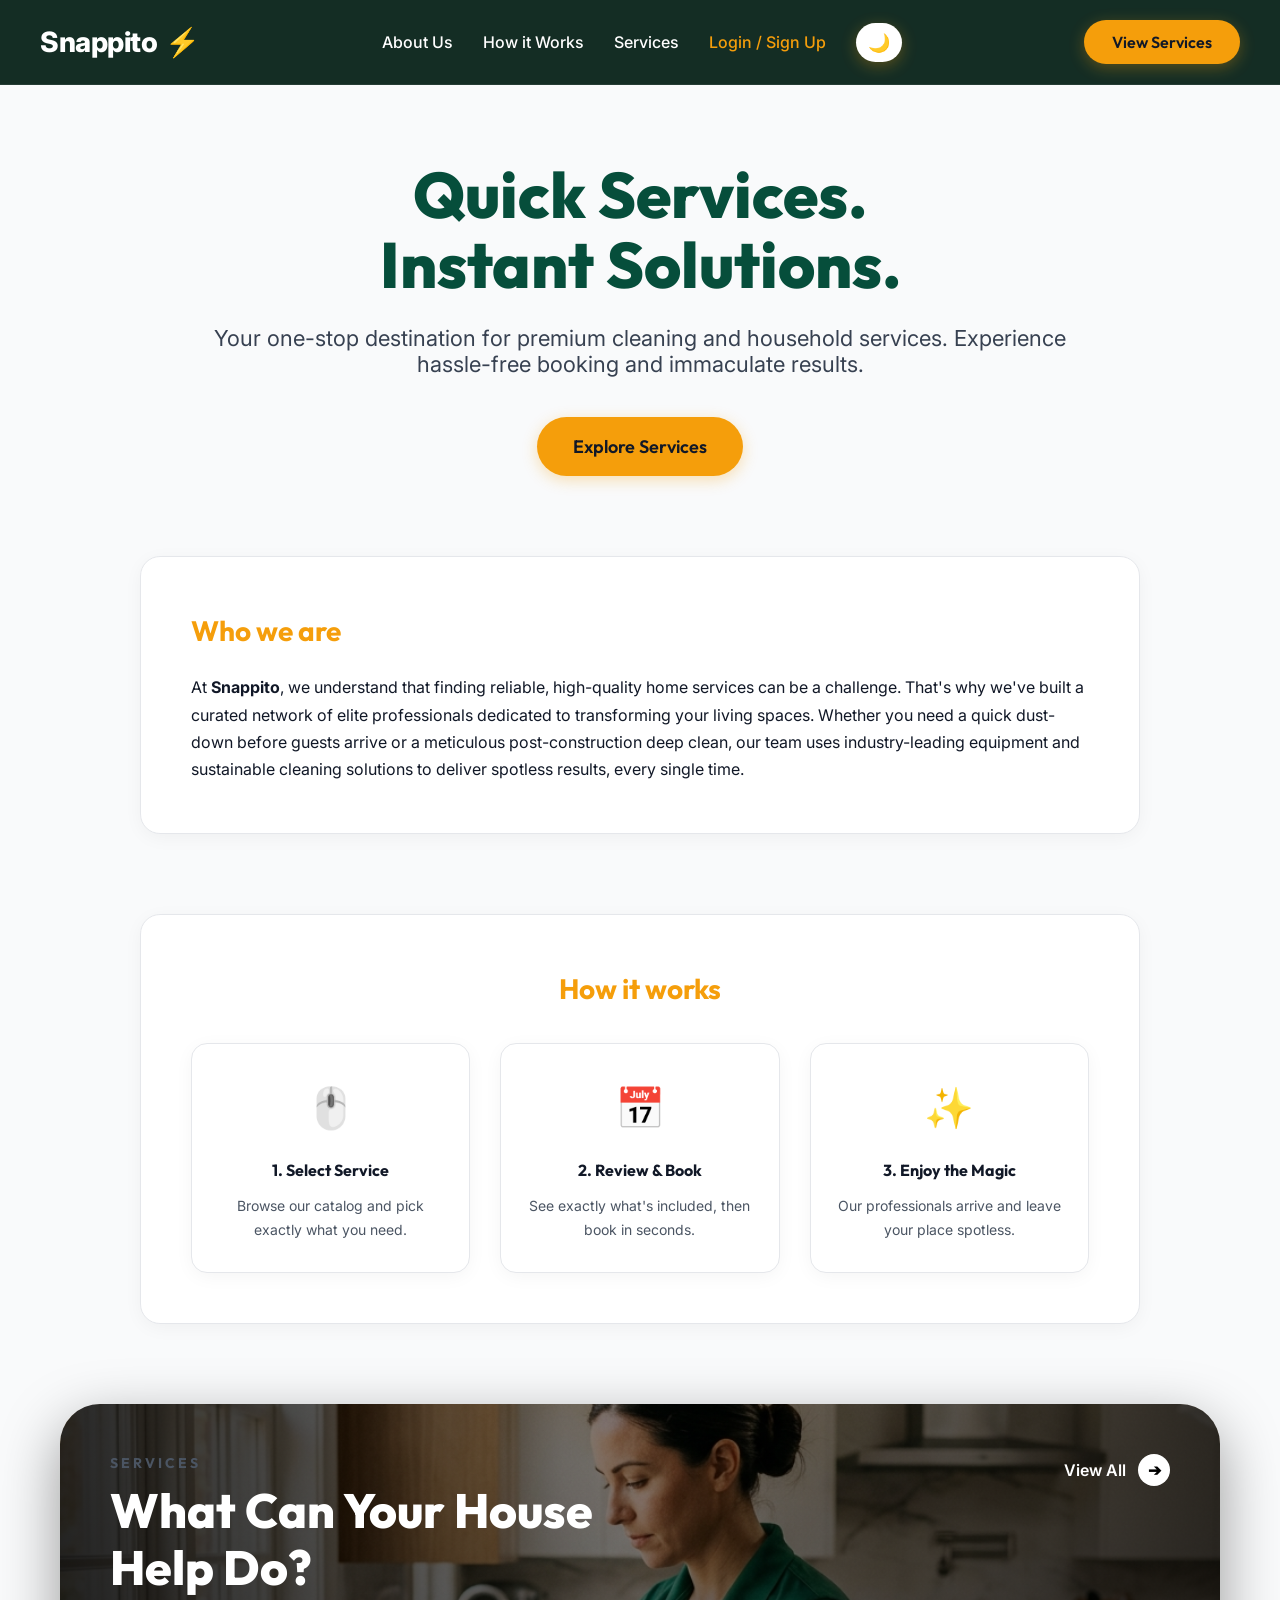
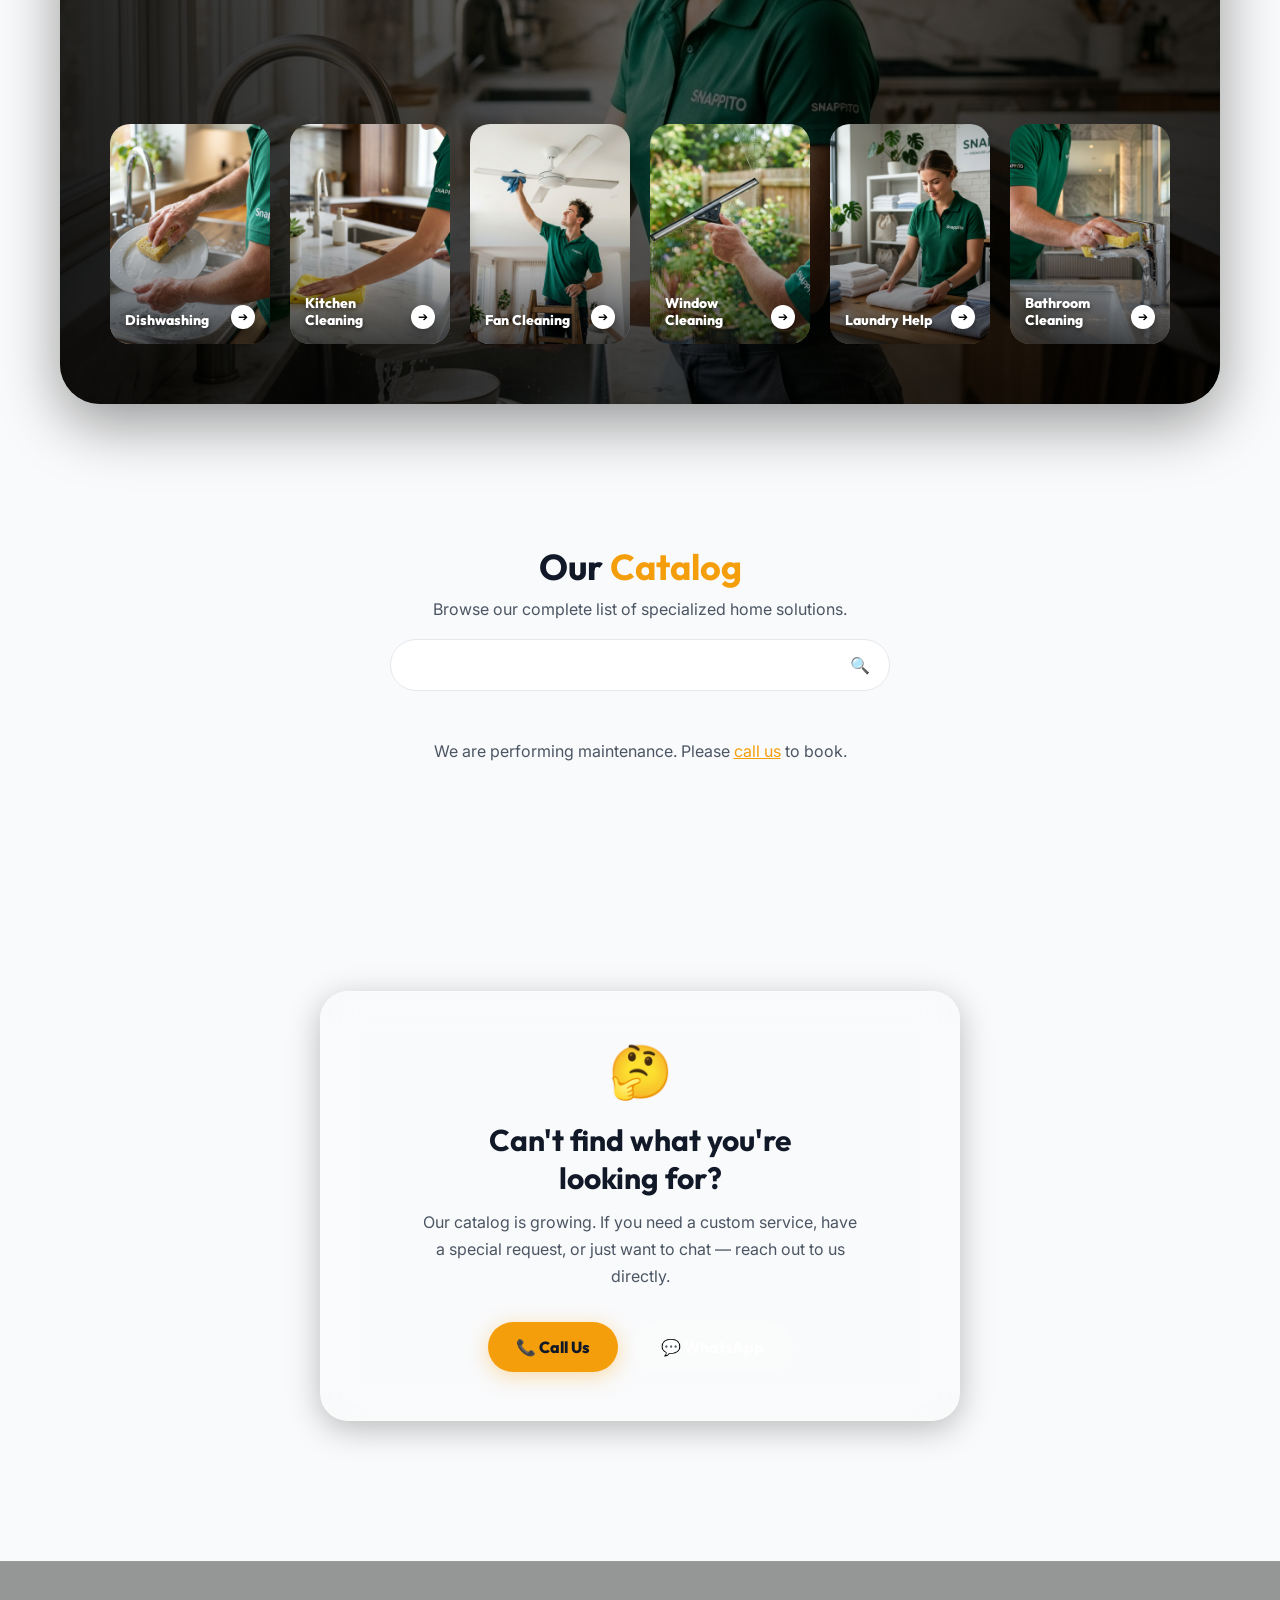
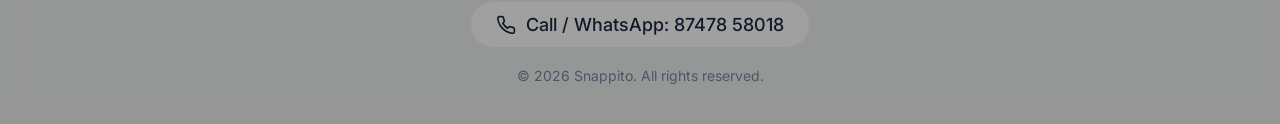
==== frontend/index.html @ f7a5d2bf "UI/UX Overhaul: Modern marketplace aesthetic, light theme, and floating action card on service detai" ====
<!DOCTYPE html>
<html lang="en">
<head>
  <meta charset="UTF-8">
  <meta name="viewport" content="width=device-width, initial-scale=1.0">
  <title>Snappito - Quick Services. Instant Solutions.</title>
  <meta name="description" content="Snappito provides fast, reliable, and premium home cleaning and special services. Book online instantly!">
  
  <!-- Google Fonts -->
  <link rel="preconnect" href="https://fonts.googleapis.com">
  <link rel="preconnect" href="https://fonts.gstatic.com" crossorigin>
  <link href="https://fonts.googleapis.com/css2?family=Outfit:wght@400;600;800&family=Inter:wght@300;400;500&display=swap" rel="stylesheet">
  <link rel="stylesheet" href="toast.css">
  
  <style>
    :root {
      --primary: #10b981;
      --secondary: #f59e0b;
      --text-main: #111827;
      --text-muted: #4b5563;
      --glass-bg: #ffffff;
      --glass-border: #e5e7eb;
      --bg-color: #F9FAFB;
      --glass-shadow: 0 4px 20px -2px rgba(0, 0, 0, 0.05);
      --radius-lg: 16px;
    }

    /* Keep dark theme as optional class */
    body.dark-theme {
      --text-main: #ffffff;
      --text-muted: rgba(255, 255, 255, 0.8);
      --glass-bg: rgba(255, 255, 255, 0.1);
      --glass-border: rgba(255, 255, 255, 0.2);
      --bg-color: #022c22;
    }

    * {
      box-sizing: border-box;
      margin: 0;
      padding: 0;
      scroll-behavior: smooth;
    }

    body {
      font-family: 'Inter', sans-serif;
      color: var(--text-main);
      background-color: var(--bg-color);
      min-height: 100vh;
      overflow-x: hidden;
      margin: 0;
      transition: background 0.3s, color 0.3s;
    }

    h1, h2, h3, h4, h5, h6 {
      font-family: 'Outfit', sans-serif;
    }

    nav {
      position: fixed;
      top: 0;
      width: 100%;
      padding: 20px 40px;
      display: flex;
      justify-content: space-between;
      align-items: center;
      z-index: 1000;
      background: rgba(1, 28, 18, 0.92);
      backdrop-filter: blur(12px);
      border-bottom: 1px solid rgba(255, 255, 255, 0.08);
      transition: background 0.3s ease, box-shadow 0.3s ease, padding 0.3s ease;
    }

    nav.scrolled {
      background: rgba(1, 22, 14, 0.97);
      box-shadow: 0 4px 30px rgba(0, 0, 0, 0.4);
      padding: 14px 40px;
    }

    .logo {
      font-size: 28px;
      font-weight: 800;
      letter-spacing: -0.5px;
      display: flex;
      align-items: center;
      gap: 8px;
      text-decoration: none;
      color: white;
    }

    .logo span { color: var(--secondary); }

    .nav-links {
      display: flex;
      gap: 30px;
      align-items: center;
    }

    .nav-link {
      color: white;
      text-decoration: none;
      font-weight: 500;
      font-size: 16px;
      transition: color 0.3s ease;
    }

    .nav-link:hover {
      color: var(--secondary);
    }

    .btn {
      display: inline-flex;
      align-items: center;
      justify-content: center;
      padding: 12px 28px;
      background: var(--secondary);
      color: #111827;
      font-weight: 600;
      font-family: 'Outfit', sans-serif;
      border-radius: 50px;
      text-decoration: none;
      border: none;
      cursor: pointer;
      transition: all 0.3s cubic-bezier(0.4, 0, 0.2, 1);
      box-shadow: 0 4px 15px rgba(245, 158, 11, 0.3);
    }

    .btn:hover {
      background: #fbbf24;
      transform: translateY(-2px);
      box-shadow: 0 8px 25px rgba(245, 158, 11, 0.4);
    }

    /* Hero Section */
    header.hero {
      text-align: center;
      padding: 160px 20px 80px;
      max-width: 900px;
      margin: 0 auto;
    }

    .hero h1 {
      font-size: clamp(40px, 8vw, 64px);
      line-height: 1.1;
      margin-bottom: 24px;
      color: #064e3b;
      font-weight: 800;
    }

    .hero p {
      font-size: clamp(18px, 3vw, 22px);
      color: #374151;
      margin-bottom: 40px;
      font-weight: 400;
    }

    .container {
      padding: 0 20px 60px;
      max-width: 1200px;
      margin: 0 auto;
    }
    
    .section-title {
      font-size: 36px;
      text-align: center;
      margin: 80px 0 40px;
      position: relative;
    }

    /* Info Sections (About & How it works) */
    .info-section {
      background: var(--glass-bg);
      backdrop-filter: blur(16px);
      border: 1px solid var(--glass-border);
      border-radius: 20px;
      padding: 50px;
      margin: 0 auto 80px;
      max-width: 1000px;
      box-shadow: var(--glass-shadow);
      line-height: 1.7;
      scroll-margin-top: 90px;
    }
    
    .info-section h3 {
      font-size: 28px;
      margin-bottom: 20px;
      color: var(--secondary);
    }
    
    .steps-grid {
      display: grid;
      grid-template-columns: repeat(auto-fit, minmax(200px, 1fr));
      gap: 30px;
      margin-top: 30px;
    }
    
    .step-card {
      text-align: center;
      padding: 30px 20px;
      background: #ffffff;
      border-radius: var(--radius-lg);
      border: 1px solid var(--glass-border);
      box-shadow: var(--glass-shadow);
    }
    
    .step-card .icon {
      font-size: 40px;
      margin-bottom: 15px;
    }

    /* Categories & Cards */
    .category {
      margin-top: 60px;
      opacity: 0;
      transform: translateY(30px);
      transition: all 0.6s ease-out;
    }

    .category.visible {
      opacity: 1;
      transform: translateY(0);
    }

    .category h2 {
      font-size: 32px;
      margin-bottom: 30px;
      display: flex;
      align-items: center;
      gap: 12px;
    }
    
    .category h2::before {
      content: '';
      display: block;
      width: 6px;
      height: 32px;
      background: var(--secondary);
      border-radius: 4px;
    }

    .services-grid {
      display: grid;
      grid-template-columns: repeat(auto-fill, minmax(280px, 1fr));
      gap: 25px;
    }

    .service {
      background: var(--glass-bg);
      backdrop-filter: blur(16px);
      -webkit-backdrop-filter: blur(16px);
      border: 1px solid var(--glass-border);
      border-radius: 20px;
      padding: 30px;
      transition: all 0.4s cubic-bezier(0.175, 0.885, 0.32, 1.275);
      box-shadow: var(--glass-shadow);
      display: flex;
      flex-direction: column;
      justify-content: space-between;
      min-height: 160px;
      cursor: pointer;
      position: relative;
    }
    
    .service::after {
      content: 'Click to Book ➔';
      position: absolute;
      bottom: 25px;
      right: 30px;
      font-size: 13px;
      color: var(--secondary);
      opacity: 0;
      transition: opacity 0.3s ease;
      font-weight: 600;
    }

    .service:hover {
      background: rgba(255, 255, 255, 0.12);
      transform: translateY(-8px) scale(1.02);
      border-color: rgba(255, 255, 255, 0.3);
      box-shadow: 0 15px 40px rgba(0, 0, 0, 0.3);
    }
    
    .service:hover::after {
      opacity: 1;
    }

    .service h3 {
      font-size: 20px;
      margin-bottom: 10px;
      font-weight: 600;
    }

    .price {
      color: var(--secondary);
      font-weight: 600;
      font-size: 18px;
      display: inline-block;
      margin-top: auto;
      padding-top: 15px;
      border-top: 1px solid rgba(255,255,255,0.1);
      width: 100%;
    }

    /* Dynamic Service Cards (from /api/services) */
    .grid {
      display: grid;
      grid-template-columns: repeat(auto-fill, minmax(280px, 1fr));
      gap: 25px;
      padding: 10px 0;
    }

    .card {
      background: #ffffff;
      border: 1px solid #e5e7eb;
      border-radius: 16px;
      overflow: hidden;
      cursor: pointer;
      transition: all 0.3s ease;
      box-shadow: 0 2px 8px rgba(0,0,0,0.04);
      display: flex;
      flex-direction: column;
    }

    .card:hover {
      transform: translateY(-4px);
      border-color: var(--primary);
      box-shadow: 0 12px 24px rgba(0,0,0,0.08);
    }

    .card-img {
      width: 100%;
      height: 200px;
      background-size: cover;
      background-position: center;
      border-bottom: 1px solid #f3f4f6;
    }

    .card-content {
      padding: 20px;
      display: flex;
      flex-direction: column;
      flex: 1;
    }

    .card-content h3 {
      font-size: 19px;
      font-weight: 700;
      margin-bottom: 8px;
      color: var(--text-main);
    }

    .card-content p {
      color: var(--text-muted);
      font-size: 14px;
      line-height: 1.5;
      flex: 1;
    }

    .card-content .price {
      border-top: 1px solid var(--glass-border);
      margin-top: 15px;
    }

    /* Premium Services Section Redesign */
    .premium-services {
      position: relative;
      width: 100%;
      border-radius: 40px;
      overflow: hidden;
      background-size: cover;
      background-position: center;
      margin: 60px 0;
      min-height: 600px;
      display: flex;
      flex-direction: column;
      justify-content: space-between;
      padding: 50px;
      box-shadow: 0 20px 60px rgba(0,0,0,0.4);
    }

    .premium-services::before {
      content: '';
      position: absolute;
      top: 0;
      left: 0;
      right: 0;
      bottom: 0;
      background: linear-gradient(to right, rgba(0,0,0,0.8) 0%, rgba(0,0,0,0.3) 50%, rgba(0,0,0,0.7) 100%),
                  linear-gradient(to bottom, rgba(0,0,0,0.2) 0%, rgba(0,0,0,0.6) 100%);
      z-index: 1;
    }

    .premium-services > * {
      position: relative;
      z-index: 2;
    }

    .ps-header {
      display: flex;
      justify-content: space-between;
      align-items: flex-start;
    }

    .ps-titles h4 {
      color: var(--text-muted);
      text-transform: uppercase;
      letter-spacing: 3px;
      font-size: 14px;
      margin-bottom: 10px;
    }

    .ps-titles h2 {
      font-size: clamp(32px, 5vw, 48px);
      max-width: 500px;
      line-height: 1.2;
      color: white;
      font-weight: 800;
    }

    .ps-view-all {
      display: flex;
      align-items: center;
      gap: 12px;
      color: white;
      text-decoration: none;
      font-weight: 600;
      font-size: 16px;
      transition: opacity 0.3s;
    }

    .ps-view-all:hover {
      opacity: 0.8;
    }

    .ps-view-all .arrow-circle {
      width: 32px;
      height: 32px;
      background: white;
      border-radius: 50%;
      display: flex;
      align-items: center;
      justify-content: center;
      color: #000;
    }

    .ps-cards-row {
      display: grid;
      grid-template-columns: repeat(6, 1fr);
      gap: 20px;
      margin-top: 40px;
      overflow-x: auto;
      padding-bottom: 10px;
      scrollbar-width: none; /* Firefox */
    }

    .ps-cards-row::-webkit-scrollbar {
      display: none; /* Chrome/Safari */
    }

    .ps-card {
      position: relative;
      height: 220px;
      border-radius: 20px;
      overflow: hidden;
      cursor: pointer;
      transition: transform 0.3s ease, box-shadow 0.3s ease;
      background-size: cover;
      background-position: center;
      min-width: 160px;
    }

    .ps-card:hover {
      transform: translateY(-8px);
      box-shadow: 0 12px 30px rgba(0,0,0,0.5);
    }

    .ps-card::after {
      content: '';
      position: absolute;
      top: 0;
      left: 0;
      right: 0;
      bottom: 0;
      background: linear-gradient(to top, rgba(0,0,0,0.7) 0%, transparent 60%);
    }

    .ps-card-content {
      position: absolute;
      width: 100%;
      bottom: 0;
      padding: 15px;
      display: flex;
      justify-content: space-between;
      align-items: flex-end;
      z-index: 3;
    }

    .ps-card-content h3 {
      font-size: 14px;
      font-weight: 800;
      color: white;
      line-height: 1.2;
      max-width: 80%;
      text-shadow: 0 2px 4px rgba(0,0,0,0.5);
    }

    .ps-card .arrow-btn {
      width: 24px;
      height: 24px;
      background: white;
      border-radius: 50%;
      display: flex;
      align-items: center;
      justify-content: center;
      font-size: 12px;
      color: #000;
      box-shadow: 0 4px 10px rgba(0,0,0,0.3);
      transition: transform 0.3s;
    }

    .ps-card:hover .arrow-btn {
      transform: translateX(3px) scale(1.1);
    }

    @media (max-width: 1024px) {
      .ps-cards-row {
        grid-template-columns: repeat(6, 200px);
      }
      .premium-services {
        padding: 30px;
        min-height: 500px;
      }
    }

    @media (max-width: 640px) {
      .premium-services {
        margin: 40px -10px;
        border-radius: 20px;
        padding: 20px;
      }
      .ps-header {
        flex-direction: row;
        align-items: center;
      }
      .ps-titles h2 {
        font-size: 24px;
      }
    }

    /* Booking Section */
    #booking {
      position: relative;
      padding: 80px 20px;
      margin-top: 60px;
      opacity: 0;
      transform: translateY(30px);
      transition: all 0.6s ease-out;
    }

    #booking.visible {
      opacity: 1;
      transform: translateY(0);
    }

    .booking-wrapper {
      max-width: 650px;
      margin: 0 auto;
      background: var(--glass-bg);
      backdrop-filter: blur(20px);
      -webkit-backdrop-filter: blur(20px);
      border: 1px solid var(--glass-border);
      border-radius: 30px;
      padding: 50px;
      box-shadow: 0 25px 50px -12px rgba(0, 0, 0, 0.5);
    }

    .booking-wrapper h2 {
      text-align: center;
      font-size: 36px;
      margin-bottom: 10px;
    }

    .booking-wrapper p.subtitle {
      text-align: center;
      color: var(--text-muted);
      margin-bottom: 35px;
    }

    form {
      display: flex;
      flex-direction: column;
      gap: 20px;
    }

    .input-group {
      display: flex;
      flex-direction: column;
      gap: 8px;
    }

    .input-group label {
      font-size: 14px;
      font-weight: 500;
      color: var(--text-muted);
      padding-left: 5px;
    }

    input, textarea, select {
      width: 100%;
      padding: 16px 20px;
      background: rgba(0, 0, 0, 0.2);
      color: white;
      border-radius: 12px;
      border: 1px solid rgba(255,255,255,0.1);
      font-family: 'Inter', sans-serif;
      font-size: 16px;
      transition: all 0.3s ease;
      appearance: none; 
    }

    select {
      background-image: url("data:image/svg+xml;charset=UTF-8,%3csvg xmlns='http://www.w3.org/2000/svg' viewBox='0 0 24 24' fill='none' stroke='white' stroke-width='2' stroke-linecap='round' stroke-linejoin='round'%3e%3cpolyline points='6 9 12 15 18 9'%3e%3c/polyline%3e%3c/svg%3e");
      background-repeat: no-repeat;
      background-position: right 15px center;
      background-size: 16px;
    }

    select option, select optgroup {
      background: #022c22;
      color: white;
    }

    input::placeholder, textarea::placeholder {
      color: rgba(255,255,255,0.4);
    }

    input:focus, textarea:focus, select:focus {
      outline: none;
      border-color: var(--primary);
      background: rgba(0, 0, 0, 0.3);
      box-shadow: 0 0 0 3px rgba(16, 185, 129, 0.2);
    }

    textarea {
      resize: vertical;
      min-height: 120px;
    }

    .dynamic-price-box {
      margin-top: -10px;
      padding: 12px 15px;
      background: rgba(245, 158, 11, 0.1);
      border: 1px solid rgba(245, 158, 11, 0.3);
      border-radius: 8px;
      color: var(--secondary);
      font-size: 14px;
      display: none;
      align-items: center;
      gap: 8px;
      animation: fadeIn 0.3s ease;
    }

    @keyframes fadeIn {
      from { opacity: 0; transform: translateY(-5px); }
      to { opacity: 1; transform: translateY(0); }
    }

    .submit-btn {
      width: 100%;
      margin-top: 10px;
      padding: 18px;
      font-size: 18px;
    }
    
    .submit-btn:disabled {
      opacity: 0.7;
      cursor: not-allowed;
      transform: none;
      box-shadow: none;
    }

    /* Footer */
    footer {
      text-align: center;
      padding: 40px 20px;
      margin-top: 60px;
      background: rgba(0,0,0,0.4);
      backdrop-filter: blur(10px);
      border-top: 1px solid rgba(255,255,255,0.05);
    }

    body.light-theme footer {
      background: #064e3b;
      border-top: 1px solid #047857;
      color: #d1fae5;
    }

    body.light-theme footer p,
    body.light-theme footer small {
      color: #a7f3d0;
    }

    .contact-bubble {
      display: inline-flex;
      align-items: center;
      gap: 10px;
      padding: 12px 25px;
      background: rgba(255,255,255,0.1);
      border-radius: 50px;
      font-size: 18px;
      font-weight: 500;
      transition: background 0.3s ease;
      cursor: pointer;
    }

    .contact-bubble:hover {
      background: rgba(255,255,255,0.2);
    }

    /* Responsive */
    @media (max-width: 768px) {
      nav { padding: 15px 20px; }
      nav.scrolled { padding: 15px 20px; }
      .nav-links { display: none; }
      .logo { font-size: 24px; }
      .btn { padding: 10px 20px; font-size: 14px; }
      .category h2 { font-size: 28px; }
      .info-section { padding: 30px 20px; }
    }

    /* ─── Catalog Directory Accordion ──────────────────────────── */
    .catalog-category {
      margin-bottom: 12px;
    }

    .catalog-cat-header {
      width: 100%; background: var(--glass-bg);
      backdrop-filter: blur(16px);
      border: 1px solid var(--glass-border);
      border-radius: 16px; padding: 18px 24px;
      display: flex; align-items: center; justify-content: space-between;
      cursor: pointer; gap: 16px;
      transition: background 0.25s, transform 0.2s;
      box-shadow: 0 4px 16px rgba(0,0,0,0.15);
    }
    .catalog-cat-header:hover {
      background: rgba(255,255,255,0.13);
      transform: translateY(-1px);
    }

    .cch-name {
      font-family: 'Outfit', sans-serif;
      font-size: 19px; font-weight: 700;
      color: var(--text-main); text-align: left;
    }
    .cch-meta { display: flex; align-items: center; gap: 10px; flex-shrink: 0; }
    .cch-count {
      font-size: 12px; color: var(--text-muted);
      background: rgba(255,255,255,0.08);
      border: 1px solid var(--glass-border);
      padding: 3px 10px; border-radius: 50px;
    }
    .cch-chevron {
      font-size: 13px; font-weight: 700;
      color: var(--primary);
    }

    .catalog-service-list {
      padding: 10px 8px 4px;
      display: flex; flex-direction: column; gap: 6px;
    }

    .catalog-service-link {
      display: flex; align-items: center; justify-content: space-between;
      padding: 13px 20px;
      background: rgba(255,255,255,0.04);
      border: 1px solid rgba(255,255,255,0.08);
      border-radius: 12px;
      text-decoration: none;
      color: var(--text-main);
      transition: background 0.2s, border-color 0.2s, transform 0.15s;
      gap: 12px;
    }
    .catalog-service-link:hover {
      background: rgba(16,185,129,0.12);
      border-color: rgba(16,185,129,0.3);
      transform: translateX(4px);
    }

    .csl-name { font-size: 15px; font-weight: 500; flex: 1; }
    .csl-right { display: flex; align-items: center; gap: 10px; flex-shrink: 0; }
    .csl-price {
      font-family: 'Outfit', sans-serif;
      font-size: 15px; font-weight: 700;
      color: var(--secondary);
    }
    .csl-arrow {
      font-size: 16px; color: var(--primary);
      transition: transform 0.2s;
    }
    .catalog-service-link:hover .csl-arrow { transform: translateX(3px); }

    @media (max-width: 600px) {
      .catalog-cat-header { padding: 15px 18px; }
      .cch-name { font-size: 17px; }
      .catalog-service-link { padding: 11px 16px; }
    }
  </style>
</head>

<body id="top">

<nav id="navbar">
  <a href="/" class="logo">Snappito<span>⚡</span></a>
  <div class="nav-links">
    <a href="#about" class="nav-link">About Us</a>
    <a href="#how-it-works" class="nav-link">How it Works</a>
    <a href="#services" class="nav-link">Services</a>
    <a href="/login" class="nav-link" id="nav-login" style="color: var(--secondary);">Login / Sign Up</a>
    <button id="theme-toggle" class="btn" style="background: var(--glass-bg); padding: 8px 12px; font-size: 18px;">🌙</button>
  </div>
  <a href="#full-services" class="btn" id="nav-action-btn">View Services</a>
</nav>

<header class="hero">
  <h1>Quick Services.<br>Instant Solutions.</h1>
  <p>Your one-stop destination for premium cleaning and household services. Experience hassle-free booking and immaculate results.</p>
  <a href="#services" class="btn" style="padding: 18px 36px; font-size: 18px;">Explore Services</a>
</header>

<main class="container">

  <!-- About Us Section -->
  <section id="about" class="info-section scroll-anim">
    <h3>Who we are</h3>
    <p>At <strong>Snappito</strong>, we understand that finding reliable, high-quality home services can be a challenge. That's why we've built a curated network of elite professionals dedicated to transforming your living spaces. Whether you need a quick dust-down before guests arrive or a meticulous post-construction deep clean, our team uses industry-leading equipment and sustainable cleaning solutions to deliver spotless results, every single time.</p>
  </section>
  
  <!-- How it works Section -->
  <section id="how-it-works" class="info-section scroll-anim">
    <h3 style="text-align: center;">How it works</h3>
    <div class="steps-grid">
      <div class="step-card">
        <div class="icon">🖱️</div>
        <h4>1. Select Service</h4>
        <p style="font-size: 14px; color: var(--text-muted); margin-top: 10px;">Browse our catalog and pick exactly what you need.</p>
      </div>
      <div class="step-card">
        <div class="icon">📅</div>
        <h4>2. Review &amp; Book</h4>
        <p style="font-size: 14px; color: var(--text-muted); margin-top: 10px;">See exactly what's included, then book in seconds.</p>
      </div>
      <div class="step-card">
        <div class="icon">✨</div>
        <h4>3. Enjoy the Magic</h4>
        <p style="font-size: 14px; color: var(--text-muted); margin-top: 10px;">Our professionals arrive and leave your place spotless.</p>
      </div>
    </div>
  </section>

  <!-- Premium Services Section -->
  <section id="services" class="premium-services" style="background-image: url('assets/premium/hero_bg.png');">
    <div class="ps-header">
      <div class="ps-titles">
        <h4>Services</h4>
        <h2>What Can Your House Help Do?</h2>
      </div>
      <a href="#full-services" class="ps-view-all" id="view-all-btn">
        View All 
        <div class="arrow-circle">➔</div>
      </a>
    </div>

    <div class="ps-cards-row">
      <!-- Dishwashing -->
      <a class="ps-card" href="/service-detail?service=utensils" style="background-image: url('assets/premium/dishwashing.png'); text-decoration:none;">
        <div class="ps-card-content">
          <h3>Dishwashing</h3>
          <div class="arrow-btn">➔</div>
        </div>
      </a>
      <!-- Kitchen Cleaning -->
      <a class="ps-card" href="/service-detail?service=kitchen-cleaning" style="background-image: url('assets/premium/kitchen.png'); text-decoration:none;">
        <div class="ps-card-content">
          <h3>Kitchen Cleaning</h3>
          <div class="arrow-btn">➔</div>
        </div>
      </a>
      <!-- Fan Cleaning -->
      <a class="ps-card" href="/service-detail?service=fan-cleaning" style="background-image: url('assets/premium/fan.png'); text-decoration:none;">
        <div class="ps-card-content">
          <h3>Fan Cleaning</h3>
          <div class="arrow-btn">➔</div>
        </div>
      </a>
      <!-- Window Cleaning -->
      <a class="ps-card" href="/service-detail?service=windows-cleaning" style="background-image: url('assets/premium/window.png'); text-decoration:none;">
        <div class="ps-card-content">
          <h3>Window Cleaning</h3>
          <div class="arrow-btn">➔</div>
        </div>
      </a>
      <!-- Laundry Help -->
      <a class="ps-card" href="/service-detail?service=laundry" style="background-image: url('assets/premium/laundry.png'); text-decoration:none;">
        <div class="ps-card-content">
          <h3>Laundry Help</h3>
          <div class="arrow-btn">➔</div>
        </div>
      </a>
      <!-- Bathroom Cleaning -->
      <a class="ps-card" href="/service-detail?service=bathroom-cleaning" style="background-image: url('assets/premium/bathroom.png'); text-decoration:none;">
        <div class="ps-card-content">
          <h3>Bathroom Cleaning</h3>
          <div class="arrow-btn">➔</div>
        </div>
      </a>
    </div>
  </section>

  <!-- Full Services Catalog (Hidden by default or accessible via View All) -->
  <section id="full-services" style="padding: 80px 20px; scroll-margin-top: 90px;">
    <div style="text-align: center; margin-bottom: 20px;">
      <h2 style="font-family: 'Outfit'; font-size: 36px;">Our <span style="color: var(--secondary)">Catalog</span></h2>
      <p style="color: var(--text-muted); max-width: 600px; margin: 10px auto;">Browse our complete list of specialized home solutions.</p>
    </div>
    <div style="max-width: 500px; margin: 0 auto 40px; position: relative;">
      <input type="text" id="service-search" placeholder="Search for a service..."
             style="width: 100%; padding: 15px 45px 15px 20px; border-radius: 50px; background: var(--glass-bg); border: 1px solid var(--glass-border); color: var(--text-main); font-size: 16px; backdrop-filter: blur(10px);">
      <span style="position: absolute; right: 20px; top: 50%; transform: translateY(-50%); color: var(--text-muted);">🔍</span>
    </div>
    <div class="grid" id="services-grid">
      <p style="color: var(--text-muted); grid-column: 1 / -1; text-align: center;">Loading all services...</p>
    </div>
  </section>

</main>

<!-- ─── Can't find what you're looking for? CTA ──────────────── -->
<section id="help-cta" class="scroll-anim" style="padding: 80px 20px;">
  <div style="max-width: 640px; margin: 0 auto; background: rgba(255,255,255,0.08); backdrop-filter: blur(18px); border: 1px solid rgba(255,255,255,0.16); border-radius: 28px; padding: 48px 40px; text-align: center; box-shadow: 0 8px 32px rgba(0,0,0,0.25);">
    <div style="font-size: 52px; margin-bottom: 18px;">🤔</div>
    <h2 style="font-size: 30px; margin-bottom: 12px;">Can't find what you're<br>looking for?</h2>
    <p style="color: var(--text-muted); font-size: 16px; line-height: 1.7; max-width: 440px; margin: 0 auto 32px;">Our catalog is growing. If you need a custom service, have a special request, or just want to chat — reach out to us directly.</p>
    <div style="display: flex; gap: 14px; justify-content: center; flex-wrap: wrap;">
      <a href="tel:8747858018" style="display: inline-flex; align-items: center; gap: 10px; padding: 14px 28px; background: var(--secondary); color: #111827; font-family: 'Outfit', sans-serif; font-size: 16px; font-weight: 800; border-radius: 50px; text-decoration: none; box-shadow: 0 4px 20px rgba(245,158,11,0.35); transition: all 0.3s;" onmouseover="this.style.transform='translateY(-2px)'" onmouseout="this.style.transform='none'">
        📞 Call Us
      </a>
      <a href="https://wa.me/918747858018" target="_blank" style="display: inline-flex; align-items: center; gap: 10px; padding: 14px 28px; background: rgba(255,255,255,0.1); color: white; font-family: 'Outfit', sans-serif; font-size: 16px; font-weight: 700; border-radius: 50px; text-decoration: none; border: 1px solid rgba(255,255,255,0.2); transition: all 0.3s;" onmouseover="this.style.background='rgba(255,255,255,0.18)'" onmouseout="this.style.background='rgba(255,255,255,0.10)'">
        💬 WhatsApp
      </a>
    </div>
  </div>
</section>

<!-- Placeholder to prevent broken script references -->
<script>
  // Booking form removed — booking is initiated from /service-detail only.
  // Auth state check for nav button still applies.
  async function checkAuthState() {
    const token = localStorage.getItem('token');
    if (token) {
      const loginLink = document.getElementById('nav-login');
      if(loginLink) loginLink.style.display = 'none';
      const actionBtn = document.getElementById('nav-action-btn');
      if(actionBtn) {
        actionBtn.textContent = 'Dashboard';
        actionBtn.href = '/dashboard';
        actionBtn.style.background = 'rgba(255, 255, 255, 0.15)';
        actionBtn.style.color = '#ffffff';
        actionBtn.style.fontWeight = '800';
        actionBtn.style.border = '1px solid rgba(255, 255, 255, 0.3)';
        actionBtn.style.boxShadow = '0 4px 15px rgba(0, 0, 0, 0.2)';
      }
    }
  }
  checkAuthState();
</script>

<!-- Booking form removed. All booking flows go through /service-detail → /booking -->

<!-- (orphaned form HTML removed) -->

<footer id="contact">
  <div class="contact-bubble" onclick="window.location.href='tel:8747858018'">
    <svg xmlns="http://www.w3.org/2000/svg" width="20" height="20" viewBox="0 0 24 24" fill="none" stroke="currentColor" stroke-width="2" stroke-linecap="round" stroke-linejoin="round"><path d="M22 16.92v3a2 2 0 0 1-2.18 2 19.79 19.79 0 0 1-8.63-3.07 19.5 19.5 0 0 1-6-6 19.79 19.79 0 0 1-3.07-8.67A2 2 0 0 1 4.11 2h3a2 2 0 0 1 2 1.72 12.84 12.84 0 0 0 .7 2.81 2 2 0 0 1-.45 2.11L8.09 9.91a16 16 0 0 0 6 6l1.27-1.27a2 2 0 0 1 2.11-.45 12.84 12.84 0 0 0 2.81.7A2 2 0 0 1 22 16.92z"></path></svg>
    Call / WhatsApp: 87478 58018
  </div>
  <p style="margin-top: 20px; color: var(--text-muted); font-size: 14px;">© 2026 Snappito. All rights reserved.</p>
</footer>

<script src="config.js"></script>
<script src="toast.js"></script>
<script>
  // ─── 1. Sticky Navbar ──────────────────────────────────────────
  const navbar = document.getElementById('navbar');
  window.addEventListener('scroll', () => {
    if (window.scrollY > 50) {
      navbar.classList.add('scrolled');
    } else {
      navbar.classList.remove('scrolled');
    }
  });

  // ─── 2. Scroll Animations ────────────────────────────────────
  const observerOptions = {
    threshold: 0.1,
    rootMargin: "0px 0px -50px 0px"
  };

  const observer = new IntersectionObserver((entries) => {
    entries.forEach(entry => {
      if (entry.isIntersecting) {
        entry.target.classList.add('visible');
        observer.unobserve(entry.target);
      }
    });
  }, observerOptions);

  document.querySelectorAll('.scroll-anim').forEach((el) => {
    observer.observe(el);
  });

  // ─── 3. Auth State (nav button) ───────────────────────────────
  async function checkAuthState() {
    const token = localStorage.getItem('token');
    const loginLink = document.getElementById('nav-login');
    const actionBtn  = document.getElementById('nav-action-btn');
    if (token) {
      if (loginLink) loginLink.style.display = 'none';
      if (actionBtn) {
        actionBtn.textContent = 'Dashboard';
        actionBtn.href = '/dashboard';
        actionBtn.style.background = 'rgba(255,255,255,0.15)';
        actionBtn.style.color = '#ffffff';
        actionBtn.style.fontWeight = '800';
        actionBtn.style.border = '1px solid rgba(255,255,255,0.3)';
        actionBtn.style.boxShadow = '0 4px 15px rgba(0,0,0,0.2)';
      }
    }
  }
  checkAuthState();

  // ─── 4. Service Catalog (directory links — no booking here) ───
  // Converts a service name to a URL-friendly slug
  function toSlug(name) {
    return name.toLowerCase().replace(/[^a-z0-9]+/g, '-').replace(/^-|-$/g, '');
  }

  // Default fallback image for services without one
  const FALLBACK_IMG = 'https://images.unsplash.com/photo-1556911220-bff31c812dba?auto=format&fit=crop&q=80&w=400';

  // Expand / collapse category accordion
  window.toggleCategory = function(id) {
    const el  = document.getElementById('cat-' + id);
    const btn = document.getElementById('cat-btn-' + id);
    const open = el.style.display !== 'none';
    el.style.display  = open ? 'none' : 'block';
    if (btn) btn.textContent = open ? '▼ Expand' : '▲ Collapse';
  };

  async function loadServices(query = '') {
    const grid = document.getElementById('services-grid');
    const url  = query
      ? `${API_BASE_URL}/api/search?q=${encodeURIComponent(query)}`
      : `${API_BASE_URL}/api/services`;

    try {
      const res  = await fetch(url);
      if (!res.ok) throw new Error('Network error');
      const data = await res.json();
      grid.innerHTML = '';

      // ── Search results: flat card grid linking to /service-detail
      if (query) {
        const services = Array.isArray(data) ? data : (data.services || []);
        if (services.length === 0) {
          grid.innerHTML = '<p style="text-align:center;color:var(--text-muted);grid-column:1/-1">No services found. <a href="tel:8747858018" style="color:var(--secondary)">Call us</a> for custom requests.</p>';
          return;
        }
        services.forEach(s => {
          const slug = toSlug(s.name);
          grid.innerHTML += `
            <a class="card" href="/service-detail?service=${slug}" style="text-decoration:none;">
              <div class="card-img" style="background-image:url('${s.image_url || FALLBACK_IMG}')"></div>
              <div class="card-content">
                <h3>${s.name}</h3>
                <p>${s.description || 'Professional home service'}</p>
                <div class="price" style="display:flex;align-items:center;justify-content:space-between;">
                  <span>From &#8377;${s.base_price}</span>
                  <span style="font-size:13px;color:var(--secondary);font-weight:700;">View Details →</span>
                </div>
              </div>
            </a>`;
        });
        return;
      }

      // ── Category accordion: each service name is a link
      const categories = data.categories || [];
      if (categories.length === 0) {
        grid.innerHTML = '<p style="text-align:center;color:var(--text-muted);grid-column:1/-1">No services available right now.</p>';
        return;
      }

      categories.forEach((cat, index) => {
        const listItems = cat.services.map(s => {
          const slug = toSlug(s.name);
          return `
            <a class="catalog-service-link" href="/service-detail?service=${slug}">
              <span class="csl-name">${s.name}</span>
              <span class="csl-right">
                <span class="csl-price">&#8377;${s.base_price}</span>
                <span class="csl-arrow">→</span>
              </span>
            </a>`;
        }).join('');

        grid.innerHTML += `
          <div class="catalog-category" style="grid-column:1/-1;">
            <button class="catalog-cat-header" onclick="toggleCategory('${index}')" aria-expanded="false">
              <span class="cch-name">${cat.name}</span>
              <span class="cch-meta">
                <span class="cch-count">${cat.services.length} services</span>
                <span class="cch-chevron" id="cat-btn-${index}">▼ Expand</span>
              </span>
            </button>
            <div class="catalog-service-list" id="cat-${index}" style="display:none;">
              ${listItems}
            </div>
          </div>`;
      });

    } catch(e) {
      console.error('loadServices error:', e);
      grid.innerHTML = '<p style="text-align:center;color:var(--text-muted);grid-column:1/-1;">We are performing maintenance. Please <a href="tel:8747858018" style="color:var(--secondary);">call us</a> to book.</p>';
    }
  }
  loadServices();

  // Search debounce
  let searchTimeout;
  document.getElementById('service-search').addEventListener('input', function(e) {
    clearTimeout(searchTimeout);
    searchTimeout = setTimeout(() => loadServices(e.target.value.trim()), 300);
  });

  // ─── 5. Theme Toggle ──────────────────────────────────────────
  const themeToggle = document.getElementById('theme-toggle');
  if (localStorage.getItem('theme') === 'light') {
    document.body.classList.add('light-theme');
    themeToggle.textContent = '☀️';
  }
  themeToggle.addEventListener('click', () => {
    document.body.classList.toggle('light-theme');
    const isLight = document.body.classList.contains('light-theme');
    themeToggle.textContent = isLight ? '☀️' : '🌙';
    localStorage.setItem('theme', isLight ? 'light' : 'dark');
  });
</script>
</body>

</html>
---- frontend/toast.css ----
#toast-container {
  position: fixed;
  top: 20px;
  right: 20px;
  z-index: 9999;
  display: flex;
  flex-direction: column;
  gap: 10px;
}
.toast {
  background: rgba(2, 44, 34, 0.9);
  backdrop-filter: blur(10px);
  border: 1px solid rgba(255, 255, 255, 0.2);
  color: white;
  padding: 15px 25px;
  border-radius: 10px;
  font-family: 'Inter', sans-serif;
  font-size: 15px;
  font-weight: 500;
  box-shadow: 0 10px 30px rgba(0,0,0,0.5);
  transform: translateX(120%);
  opacity: 0;
  transition: all 0.4s cubic-bezier(0.175, 0.885, 0.32, 1.275);
  display: flex;
  align-items: center;
  gap: 12px;
}
.toast.show {
  transform: translateX(0);
  opacity: 1;
}
.toast-icon {
  font-size: 18px;
}
.toast.success { border-left: 5px solid #10b981; }
.toast.error { border-left: 5px solid #ef4444; }
.toast.info { border-left: 5px solid #3b82f6; }
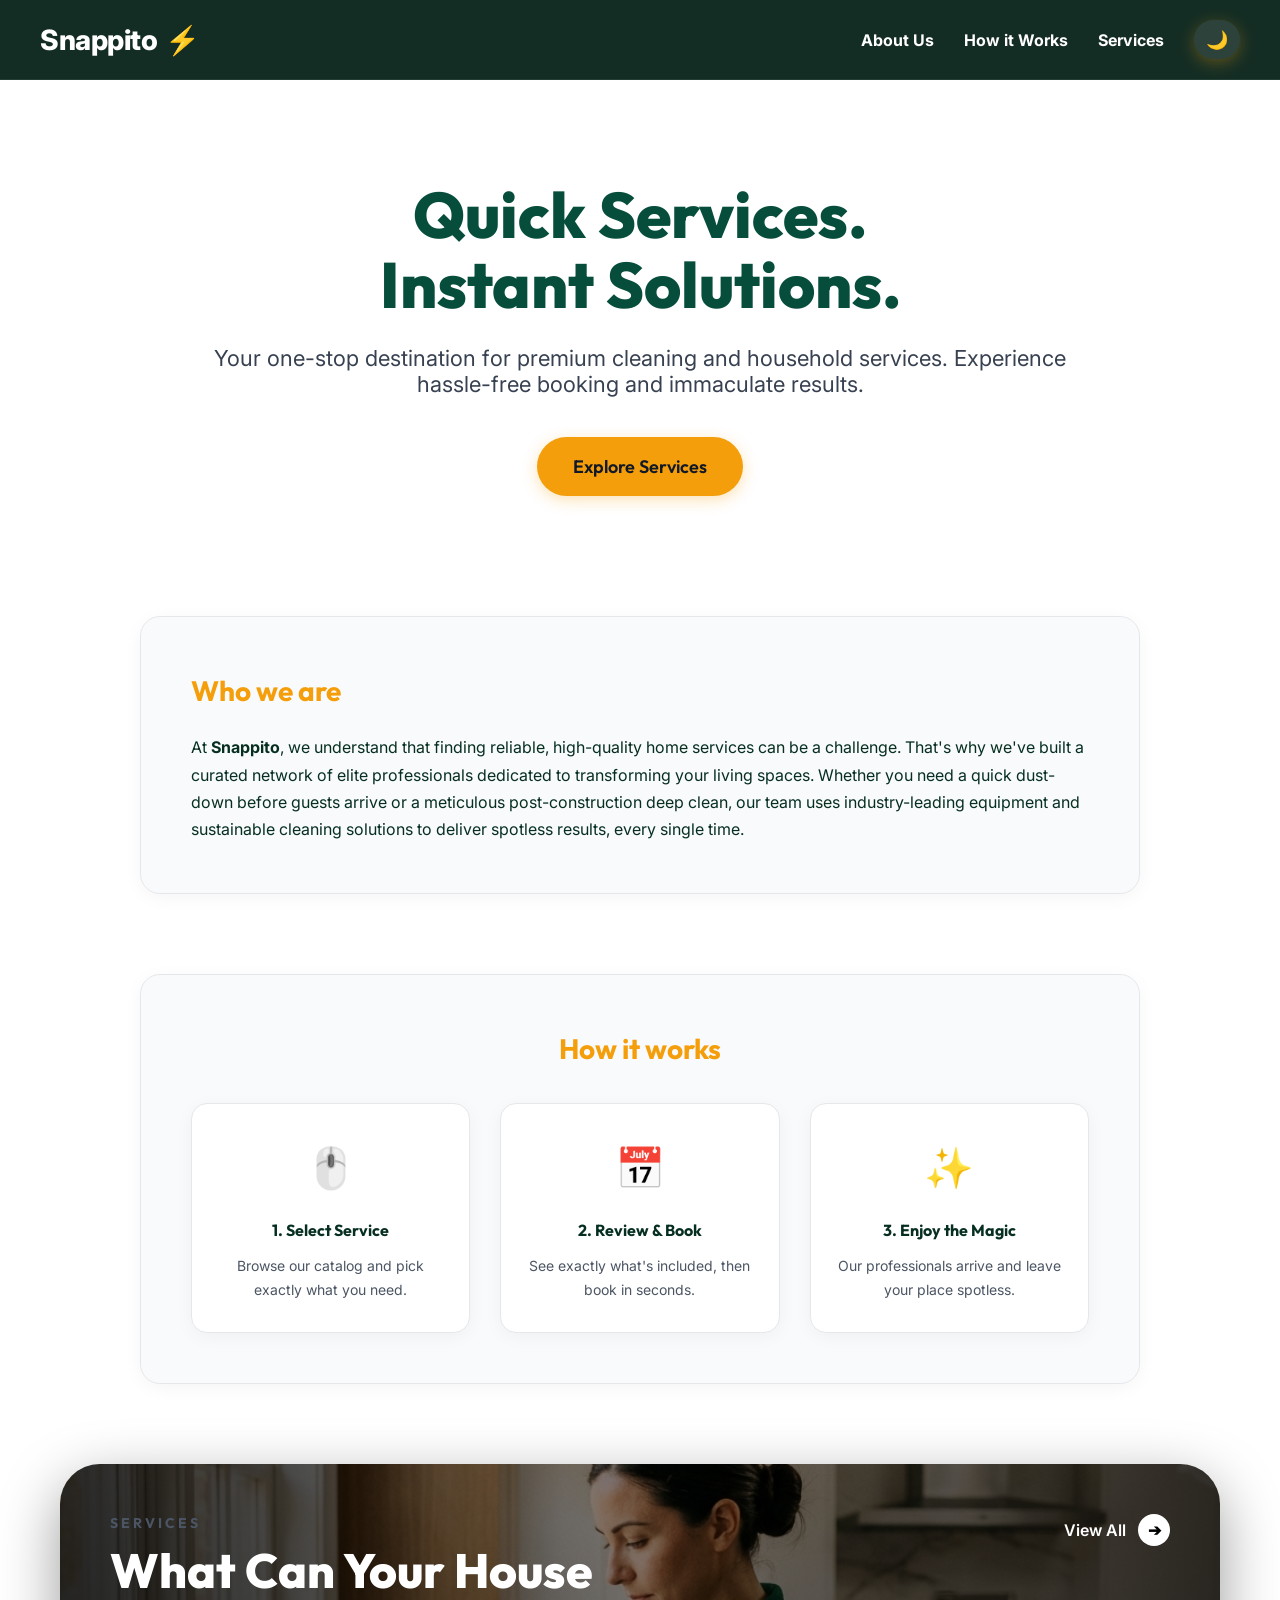
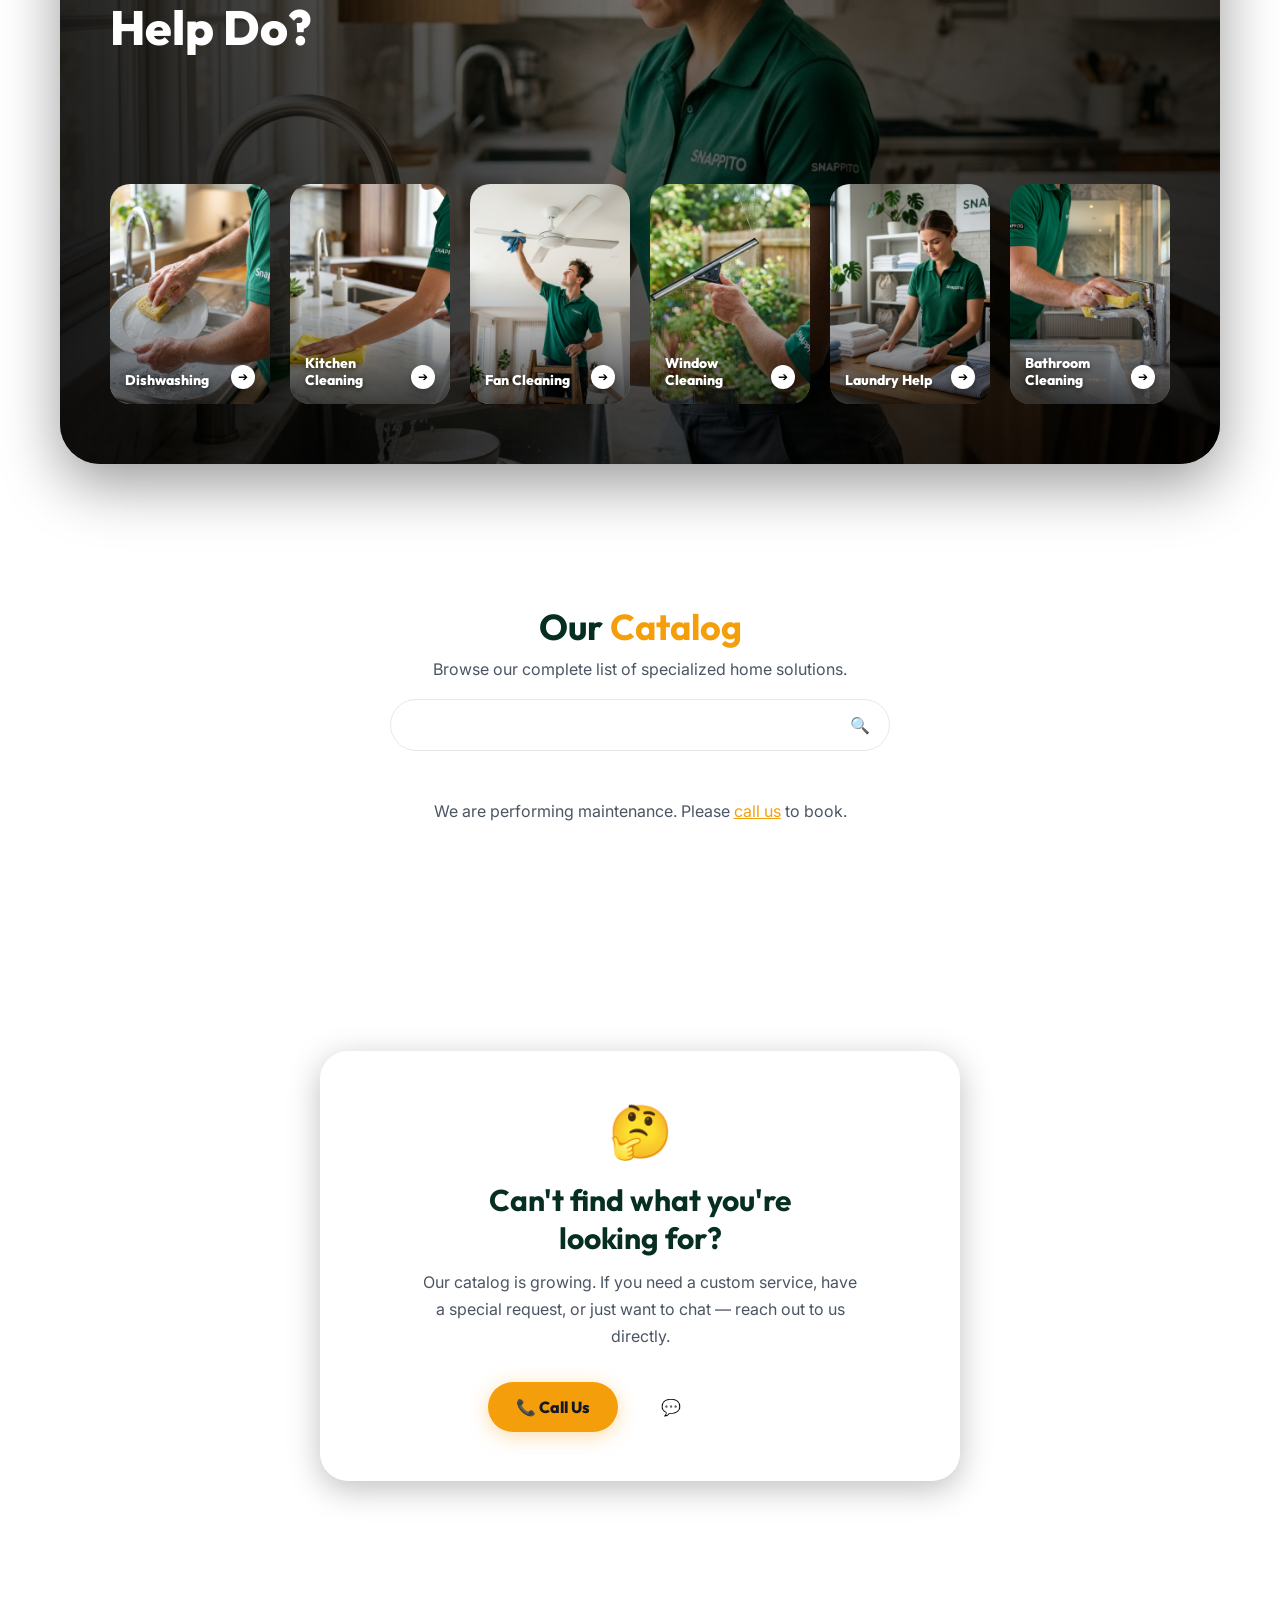
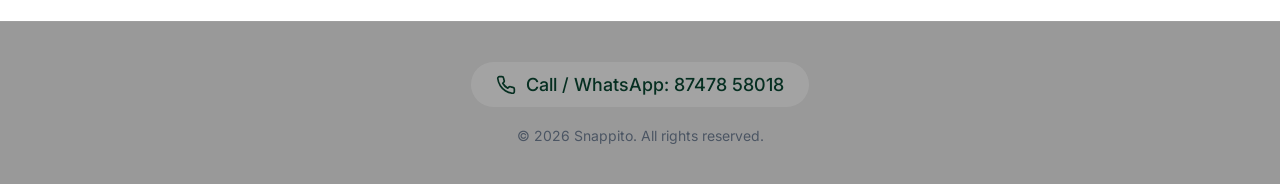
==== commit 2e17138e: "Final UI Polish: Navbar cleanup, theme logic (light/dark mode fix), and hero interactivity." ====
--- a/frontend/index.html
+++ b/frontend/index.html
@@ -16,22 +16,24 @@
     :root {
       --primary: #10b981;
       --secondary: #f59e0b;
-      --text-main: #111827;
+      --text-main: #062f21;
       --text-muted: #4b5563;
       --glass-bg: #ffffff;
       --glass-border: #e5e7eb;
-      --bg-color: #F9FAFB;
+      --bg-color: #ffffff;
+      --card-bg: #f9fafb;
       --glass-shadow: 0 4px 20px -2px rgba(0, 0, 0, 0.05);
       --radius-lg: 16px;
     }
 
-    /* Keep dark theme as optional class */
-    body.dark-theme {
+    /* Dark Mode variables */
+    body.dark-mode {
       --text-main: #ffffff;
       --text-muted: rgba(255, 255, 255, 0.8);
       --glass-bg: rgba(255, 255, 255, 0.1);
       --glass-border: rgba(255, 255, 255, 0.2);
-      --bg-color: #022c22;
+      --bg-color: #062f21;
+      --card-bg: #0a3d2c;
     }
 
     * {
@@ -98,7 +100,7 @@
     .nav-link {
       color: white;
       text-decoration: none;
-      font-weight: 500;
+      font-weight: 700;
       font-size: 16px;
       transition: color 0.3s ease;
     }
@@ -133,7 +135,7 @@
     /* Hero Section */
     header.hero {
       text-align: center;
-      padding: 160px 20px 80px;
+      padding: 180px 20px 120px;
       max-width: 900px;
       margin: 0 auto;
     }
@@ -168,7 +170,7 @@
 
     /* Info Sections (About & How it works) */
     .info-section {
-      background: var(--glass-bg);
+      background: var(--card-bg);
       backdrop-filter: blur(16px);
       border: 1px solid var(--glass-border);
       border-radius: 20px;
@@ -178,6 +180,7 @@
       box-shadow: var(--glass-shadow);
       line-height: 1.7;
       scroll-margin-top: 90px;
+      transition: background 0.3s, border-color 0.3s;
     }
     
     .info-section h3 {
@@ -196,10 +199,11 @@
     .step-card {
       text-align: center;
       padding: 30px 20px;
-      background: #ffffff;
+      background: var(--bg-color);
       border-radius: var(--radius-lg);
       border: 1px solid var(--glass-border);
       box-shadow: var(--glass-shadow);
+      transition: background 0.3s;
     }
     
     .step-card .icon {
@@ -815,10 +819,8 @@
     <a href="#about" class="nav-link">About Us</a>
     <a href="#how-it-works" class="nav-link">How it Works</a>
     <a href="#services" class="nav-link">Services</a>
-    <a href="/login" class="nav-link" id="nav-login" style="color: var(--secondary);">Login / Sign Up</a>
-    <button id="theme-toggle" class="btn" style="background: var(--glass-bg); padding: 8px 12px; font-size: 18px;">🌙</button>
+    <button id="theme-toggle" class="btn" style="background: rgba(255,255,255,0.1); padding: 8px 12px; font-size: 18px;">🌙</button>
   </div>
-  <a href="#full-services" class="btn" id="nav-action-btn">View Services</a>
 </nav>
 
 <header class="hero">
@@ -1145,15 +1147,22 @@
 
   // ─── 5. Theme Toggle ──────────────────────────────────────────
   const themeToggle = document.getElementById('theme-toggle');
-  if (localStorage.getItem('theme') === 'light') {
-    document.body.classList.add('light-theme');
+  
+  // Apply saved theme on load
+  if (localStorage.getItem('theme') === 'dark') {
+    document.body.classList.add('dark-mode');
     themeToggle.textContent = '☀️';
+  } else {
+    // Light is default
+    document.body.classList.remove('dark-mode');
+    themeToggle.textContent = '🌙';
   }
+
   themeToggle.addEventListener('click', () => {
-    document.body.classList.toggle('light-theme');
-    const isLight = document.body.classList.contains('light-theme');
-    themeToggle.textContent = isLight ? '☀️' : '🌙';
-    localStorage.setItem('theme', isLight ? 'light' : 'dark');
+    document.body.classList.toggle('dark-mode');
+    const isDark = document.body.classList.contains('dark-mode');
+    themeToggle.textContent = isDark ? '☀️' : '🌙';
+    localStorage.setItem('theme', isDark ? 'dark' : 'light');
   });
 </script>
 </body>
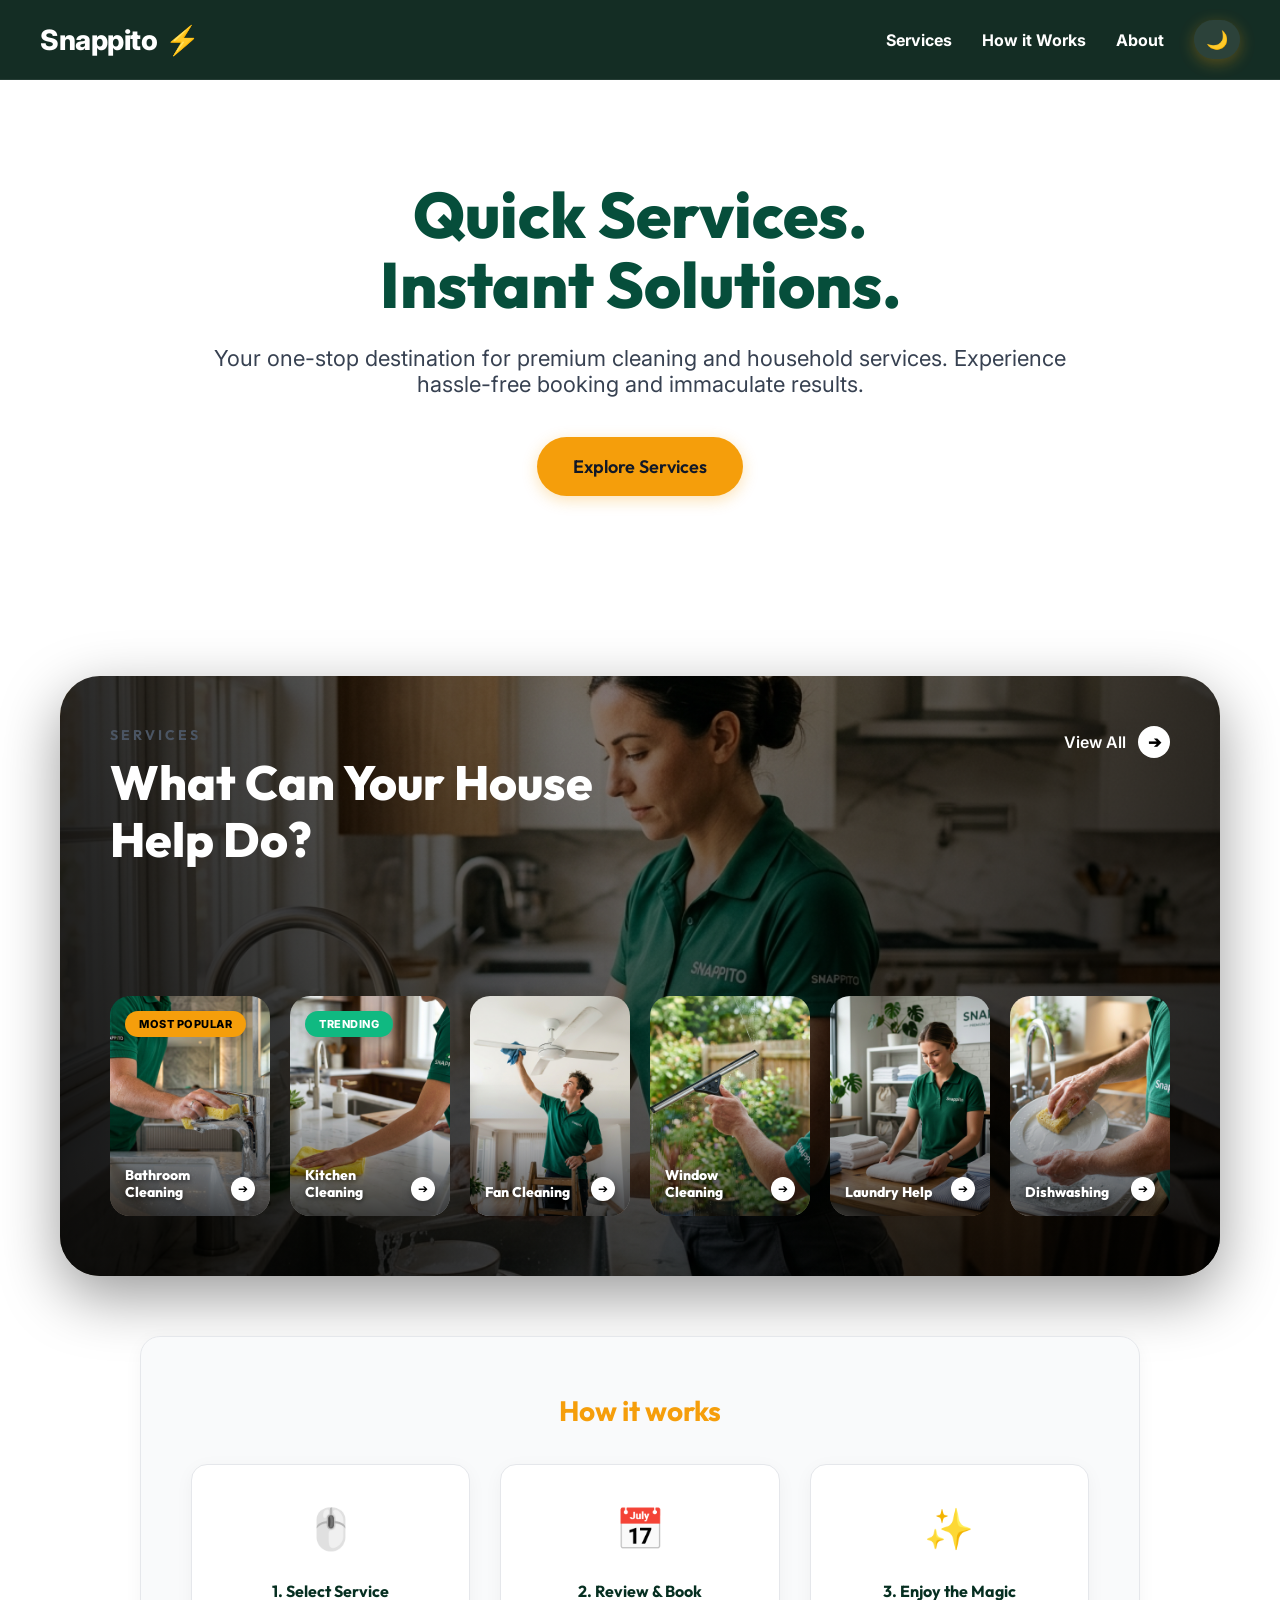
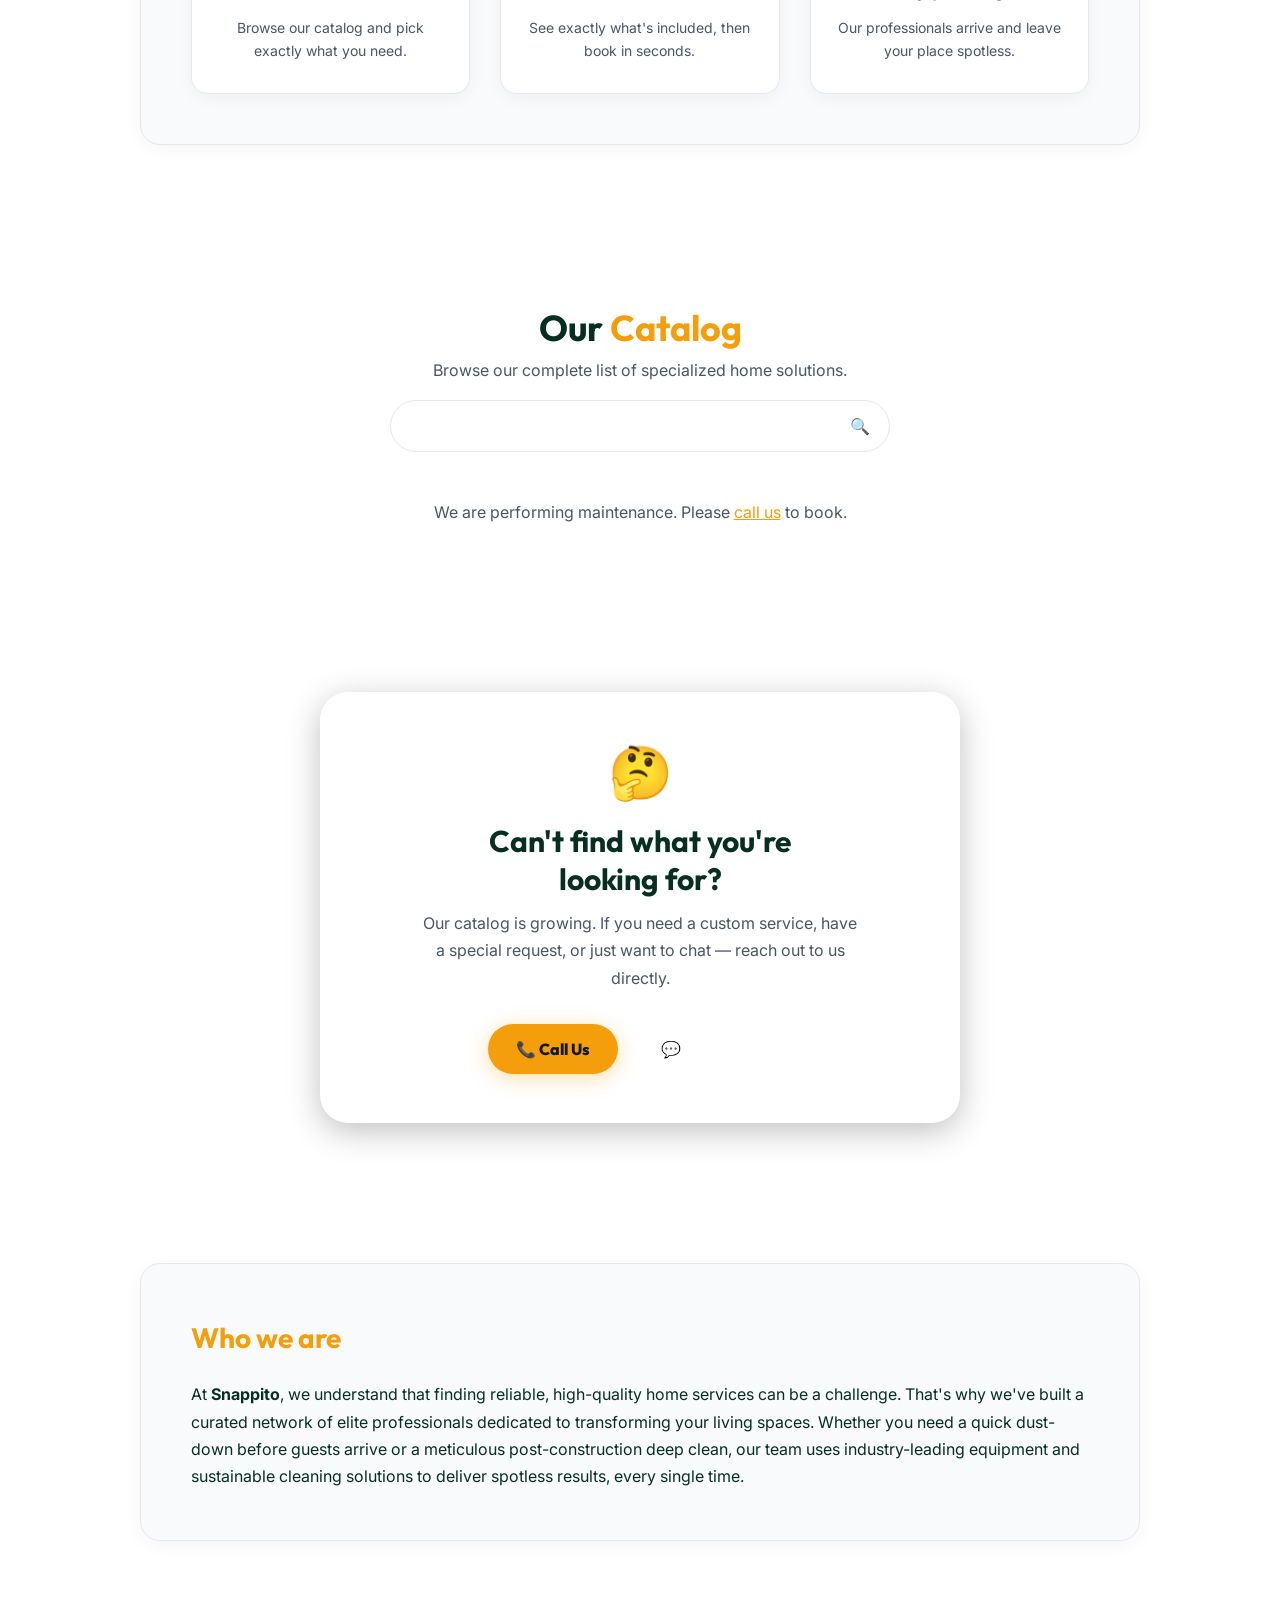
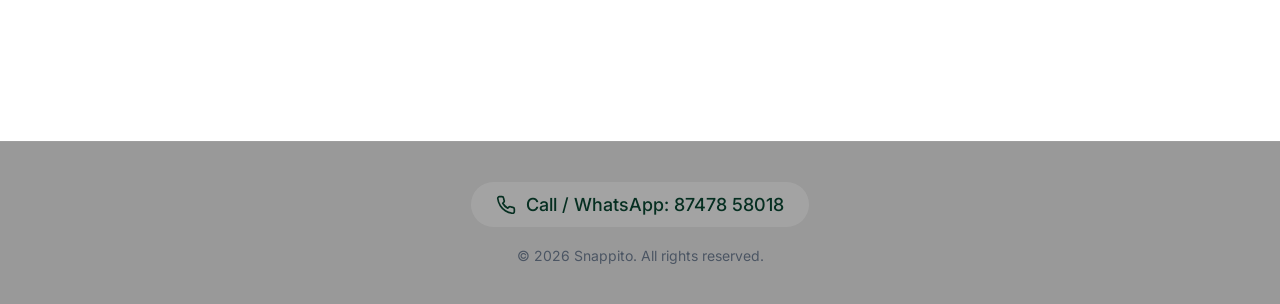
==== commit 6f86071c: "CRO: Restructured homepage to prioritize service discovery; moved About section to footer; added con" ====
--- a/frontend/index.html
+++ b/frontend/index.html
@@ -525,6 +525,24 @@
       transform: translateX(3px) scale(1.1);
     }
 
+    /* Trending / Popular Badges */
+    .ps-badge {
+      position: absolute;
+      top: 15px;
+      left: 15px;
+      padding: 6px 14px;
+      background: var(--secondary);
+      color: #000;
+      font-size: 11px;
+      font-weight: 800;
+      border-radius: 50px;
+      text-transform: uppercase;
+      letter-spacing: 0.5px;
+      box-shadow: 0 4px 10px rgba(0,0,0,0.2);
+      z-index: 5;
+    }
+    .ps-badge.trending { background: #10b981; color: white; }
+
     @media (max-width: 1024px) {
       .ps-cards-row {
         grid-template-columns: repeat(6, 200px);
@@ -814,12 +832,14 @@
 <body id="top">
 
 <nav id="navbar">
-  <a href="/" class="logo">Snappito<span>⚡</span></a>
-  <div class="nav-links">
-    <a href="#about" class="nav-link">About Us</a>
-    <a href="#how-it-works" class="nav-link">How it Works</a>
-    <a href="#services" class="nav-link">Services</a>
-    <button id="theme-toggle" class="btn" style="background: rgba(255,255,255,0.1); padding: 8px 12px; font-size: 18px;">🌙</button>
+  <div class="nav-container" style="display:flex; justify-content:space-between; align-items:center; width:100%;">
+    <a href="/" class="logo">Snappito<span>⚡</span></a>
+    <div class="nav-links">
+      <a href="#services" class="nav-link">Services</a>
+      <a href="#how-it-works" class="nav-link">How it Works</a>
+      <a href="#about" class="nav-link">About</a>
+      <button id="theme-toggle" class="btn" style="background: rgba(255,255,255,0.1); padding: 8px 12px; font-size: 18px;">🌙</button>
+    </div>
   </div>
 </nav>
 
@@ -831,36 +851,8 @@
 
 <main class="container">
 
-  <!-- About Us Section -->
-  <section id="about" class="info-section scroll-anim">
-    <h3>Who we are</h3>
-    <p>At <strong>Snappito</strong>, we understand that finding reliable, high-quality home services can be a challenge. That's why we've built a curated network of elite professionals dedicated to transforming your living spaces. Whether you need a quick dust-down before guests arrive or a meticulous post-construction deep clean, our team uses industry-leading equipment and sustainable cleaning solutions to deliver spotless results, every single time.</p>
-  </section>
-  
-  <!-- How it works Section -->
-  <section id="how-it-works" class="info-section scroll-anim">
-    <h3 style="text-align: center;">How it works</h3>
-    <div class="steps-grid">
-      <div class="step-card">
-        <div class="icon">🖱️</div>
-        <h4>1. Select Service</h4>
-        <p style="font-size: 14px; color: var(--text-muted); margin-top: 10px;">Browse our catalog and pick exactly what you need.</p>
-      </div>
-      <div class="step-card">
-        <div class="icon">📅</div>
-        <h4>2. Review &amp; Book</h4>
-        <p style="font-size: 14px; color: var(--text-muted); margin-top: 10px;">See exactly what's included, then book in seconds.</p>
-      </div>
-      <div class="step-card">
-        <div class="icon">✨</div>
-        <h4>3. Enjoy the Magic</h4>
-        <p style="font-size: 14px; color: var(--text-muted); margin-top: 10px;">Our professionals arrive and leave your place spotless.</p>
-      </div>
-    </div>
-  </section>
-
-  <!-- Premium Services Section -->
-  <section id="services" class="premium-services" style="background-image: url('assets/premium/hero_bg.png');">
+  <!-- Premium Services Section (Primary discovery) -->
+  <section id="services" class="premium-services" style="background-image: url('assets/premium/hero_bg.png'); scroll-margin-top: 100px;">
     <div class="ps-header">
       <div class="ps-titles">
         <h4>Services</h4>
@@ -873,15 +865,17 @@
     </div>
 
     <div class="ps-cards-row">
-      <!-- Dishwashing -->
-      <a class="ps-card" href="/service-detail?service=utensils" style="background-image: url('assets/premium/dishwashing.png'); text-decoration:none;">
+      <!-- Bathroom Cleaning -->
+      <a class="ps-card" href="/service-detail?service=bathroom-cleaning" style="background-image: url('assets/premium/bathroom.png'); text-decoration:none;">
+        <div class="ps-badge">Most Popular</div>
         <div class="ps-card-content">
-          <h3>Dishwashing</h3>
+          <h3>Bathroom Cleaning</h3>
           <div class="arrow-btn">➔</div>
         </div>
       </a>
       <!-- Kitchen Cleaning -->
       <a class="ps-card" href="/service-detail?service=kitchen-cleaning" style="background-image: url('assets/premium/kitchen.png'); text-decoration:none;">
+        <div class="ps-badge trending">Trending</div>
         <div class="ps-card-content">
           <h3>Kitchen Cleaning</h3>
           <div class="arrow-btn">➔</div>
@@ -908,17 +902,39 @@
           <div class="arrow-btn">➔</div>
         </div>
       </a>
-      <!-- Bathroom Cleaning -->
-      <a class="ps-card" href="/service-detail?service=bathroom-cleaning" style="background-image: url('assets/premium/bathroom.png'); text-decoration:none;">
+      <!-- Dishwashing -->
+      <a class="ps-card" href="/service-detail?service=utensils" style="background-image: url('assets/premium/dishwashing.png'); text-decoration:none;">
         <div class="ps-card-content">
-          <h3>Bathroom Cleaning</h3>
+          <h3>Dishwashing</h3>
           <div class="arrow-btn">➔</div>
         </div>
       </a>
     </div>
   </section>
 
-  <!-- Full Services Catalog (Hidden by default or accessible via View All) -->
+  <!-- How it works Section -->
+  <section id="how-it-works" class="info-section scroll-anim">
+    <h3 style="text-align: center; margin-bottom: 30px;">How it works</h3>
+    <div class="steps-grid">
+      <div class="step-card">
+        <div class="icon">🖱️</div>
+        <h4>1. Select Service</h4>
+        <p style="font-size: 14px; color: var(--text-muted); margin-top: 10px;">Browse our catalog and pick exactly what you need.</p>
+      </div>
+      <div class="step-card">
+        <div class="icon">📅</div>
+        <h4>2. Review &amp; Book</h4>
+        <p style="font-size: 14px; color: var(--text-muted); margin-top: 10px;">See exactly what's included, then book in seconds.</p>
+      </div>
+      <div class="step-card">
+        <div class="icon">✨</div>
+        <h4>3. Enjoy the Magic</h4>
+        <p style="font-size: 14px; color: var(--text-muted); margin-top: 10px;">Our professionals arrive and leave your place spotless.</p>
+      </div>
+    </div>
+  </section>
+
+  <!-- Full Services Catalog -->
   <section id="full-services" style="padding: 80px 20px; scroll-margin-top: 90px;">
     <div style="text-align: center; margin-bottom: 20px;">
       <h2 style="font-family: 'Outfit'; font-size: 36px;">Our <span style="color: var(--secondary)">Catalog</span></h2>
@@ -931,10 +947,9 @@
     </div>
     <div class="grid" id="services-grid">
       <p style="color: var(--text-muted); grid-column: 1 / -1; text-align: center;">Loading all services...</p>
-    </div>
   </section>
 
-</main>
+
 
 <!-- ─── Can't find what you're looking for? CTA ──────────────── -->
 <section id="help-cta" class="scroll-anim" style="padding: 80px 20px;">
@@ -980,6 +995,14 @@
 <!-- Booking form removed. All booking flows go through /service-detail → /booking -->
 
 <!-- (orphaned form HTML removed) -->
+
+  <!-- About Us Section (Moved bottom for CRO) -->
+  <section id="about" class="info-section scroll-anim" style="margin-top: 60px;">
+    <h3>Who we are</h3>
+    <p>At <strong>Snappito</strong>, we understand that finding reliable, high-quality home services can be a challenge. That's why we've built a curated network of elite professionals dedicated to transforming your living spaces. Whether you need a quick dust-down before guests arrive or a meticulous post-construction deep clean, our team uses industry-leading equipment and sustainable cleaning solutions to deliver spotless results, every single time.</p>
+  </section>
+
+</main>
 
 <footer id="contact">
   <div class="contact-bubble" onclick="window.location.href='tel:8747858018'">
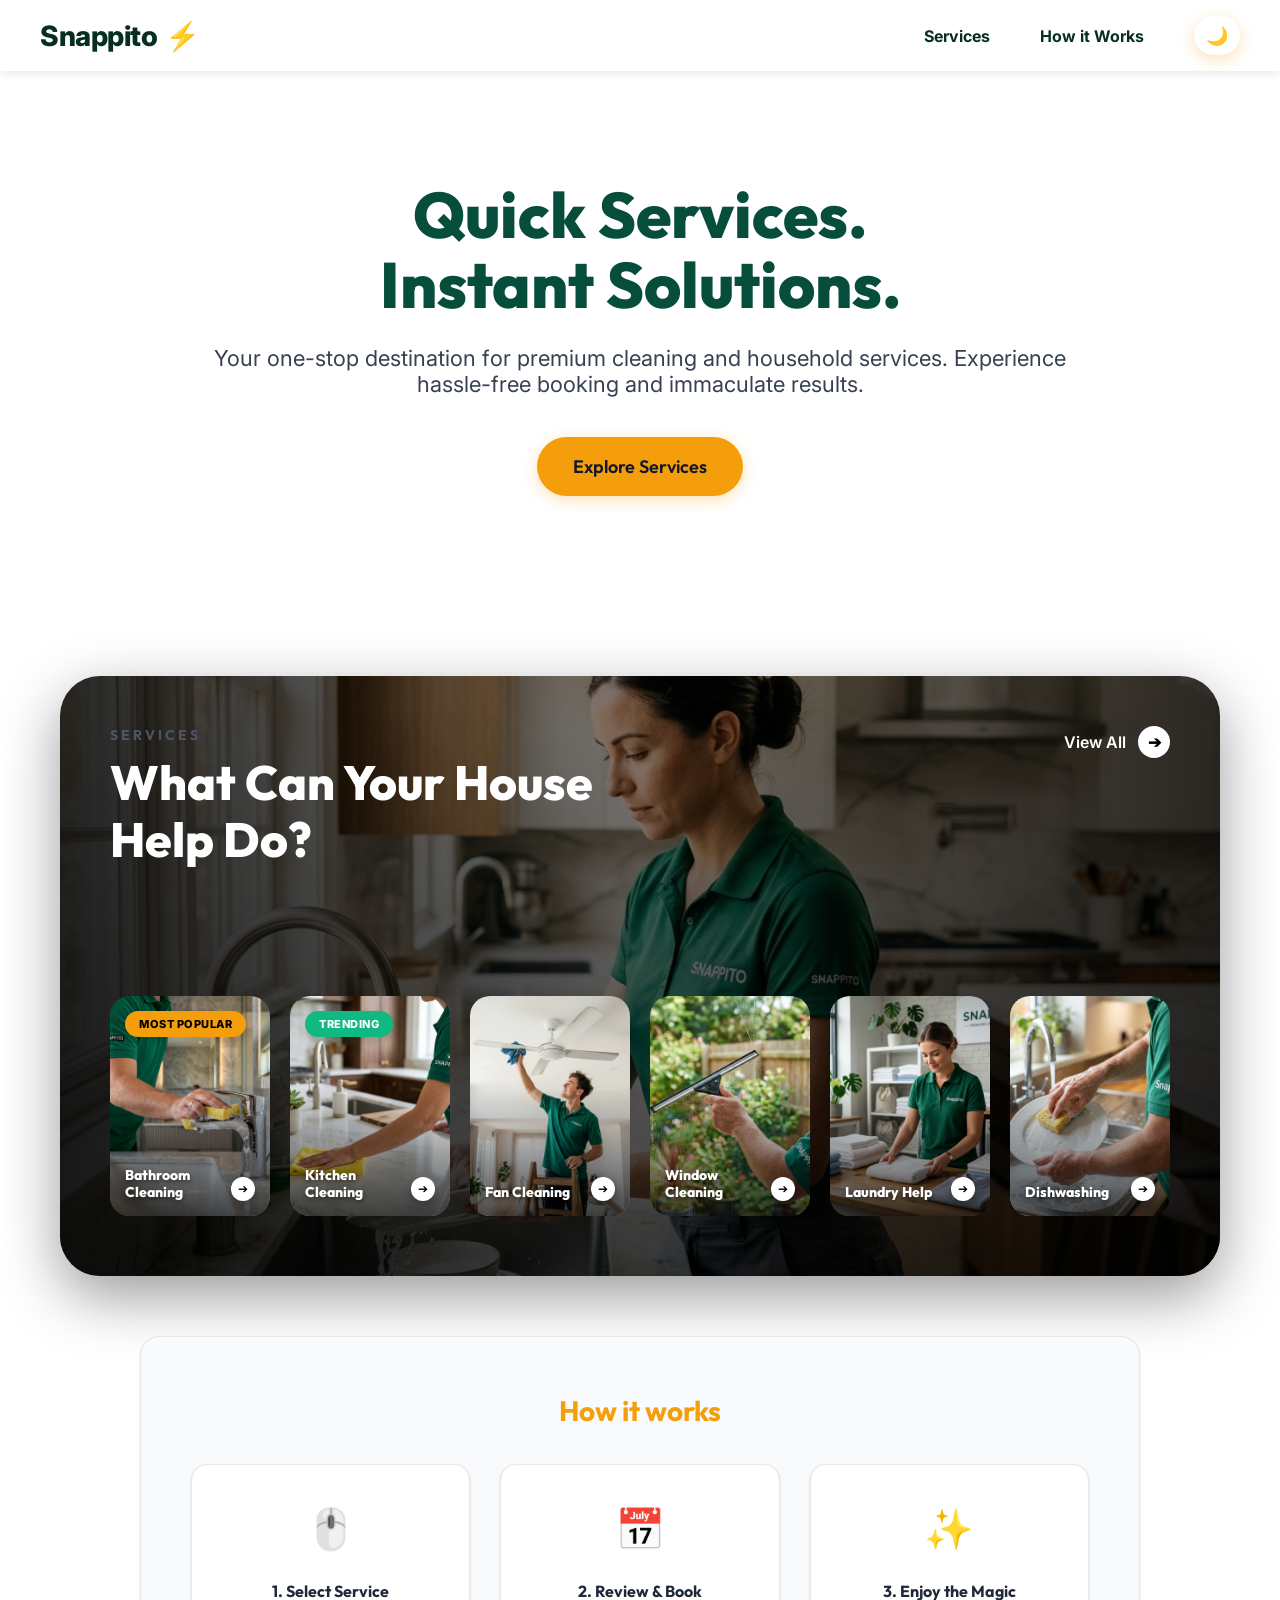
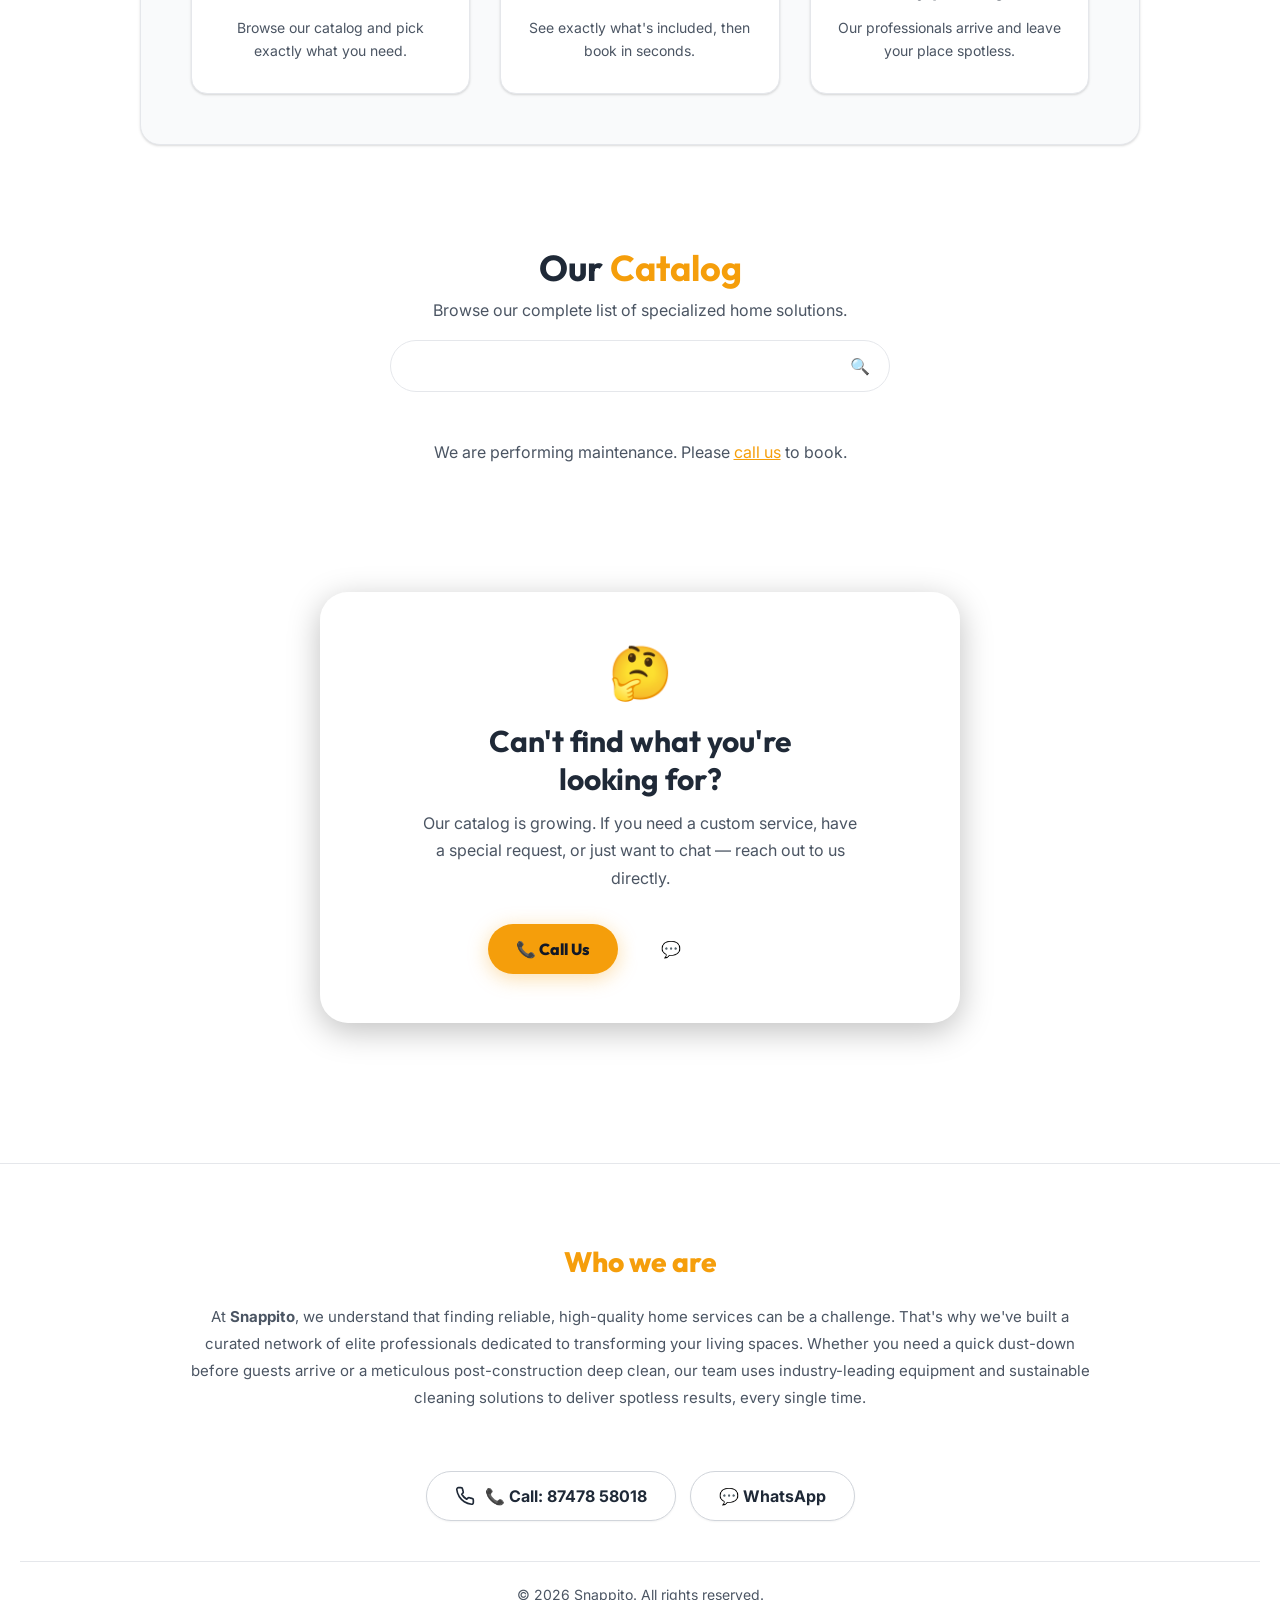
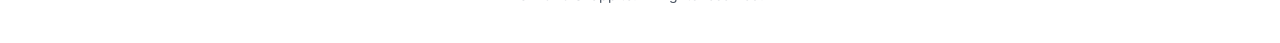
==== commit e0b91e3d: "UI refinement: light mode aesthetic, service catalog updates, and bug fixes" ====
--- a/frontend/index.html
+++ b/frontend/index.html
@@ -16,13 +16,13 @@
     :root {
       --primary: #10b981;
       --secondary: #f59e0b;
-      --text-main: #062f21;
+      --text-main: #1F2937;
       --text-muted: #4b5563;
       --glass-bg: #ffffff;
       --glass-border: #e5e7eb;
       --bg-color: #ffffff;
       --card-bg: #f9fafb;
-      --glass-shadow: 0 4px 20px -2px rgba(0, 0, 0, 0.05);
+      --glass-shadow: 0 1px 3px 0 rgba(0, 0, 0, 0.1), 0 1px 2px 0 rgba(0, 0, 0, 0.06);
       --radius-lg: 16px;
     }
 
@@ -34,6 +34,16 @@
       --glass-border: rgba(255, 255, 255, 0.2);
       --bg-color: #062f21;
       --card-bg: #0a3d2c;
+      --glass-shadow: 0 4px 20px -2px rgba(0, 0, 0, 0.2);
+    }
+    
+    body.dark-mode .hero h1,
+    body.dark-mode .hero p {
+      color: #ffffff;
+    }
+    
+    body.dark-mode .ps-titles h2 {
+      color: #ffffff;
     }
 
     * {
@@ -61,21 +71,25 @@
       position: fixed;
       top: 0;
       width: 100%;
-      padding: 20px 40px;
+      padding: 16px 40px;
       display: flex;
       justify-content: space-between;
       align-items: center;
       z-index: 1000;
-      background: rgba(1, 28, 18, 0.92);
-      backdrop-filter: blur(12px);
+      background: #FFFFFF;
+      box-shadow: 0 2px 10px rgba(0,0,0,0.1);
+      transition: all 0.3s ease;
+    }
+
+    body.dark-mode nav {
+      background: #011C12;
       border-bottom: 1px solid rgba(255, 255, 255, 0.08);
-      transition: background 0.3s ease, box-shadow 0.3s ease, padding 0.3s ease;
+      box-shadow: 0 4px 20px rgba(0, 0, 0, 0.4);
     }
 
     nav.scrolled {
-      background: rgba(1, 22, 14, 0.97);
-      box-shadow: 0 4px 30px rgba(0, 0, 0, 0.4);
-      padding: 14px 40px;
+      padding: 12px 40px;
+      box-shadow: 0 4px 20px rgba(0, 0, 0, 0.15);
     }
 
     .logo {
@@ -86,24 +100,28 @@
       align-items: center;
       gap: 8px;
       text-decoration: none;
-      color: white;
-    }
+      color: #062F21;
+    }
+
+    body.dark-mode .logo { color: white; }
 
     .logo span { color: var(--secondary); }
 
     .nav-links {
       display: flex;
-      gap: 30px;
+      gap: 50px;
       align-items: center;
     }
 
     .nav-link {
-      color: white;
+      color: #062F21;
       text-decoration: none;
       font-weight: 700;
       font-size: 16px;
       transition: color 0.3s ease;
     }
+
+    body.dark-mode .nav-link { color: white; }
 
     .nav-link:hover {
       color: var(--secondary);
@@ -703,11 +721,18 @@
     /* Footer */
     footer {
       text-align: center;
-      padding: 40px 20px;
-      margin-top: 60px;
+      padding: 80px 20px 40px;
+      margin-top: 0;
+      background: #FFFFFF;
+      border-top: 1px solid #E5E7EB;
+      color: var(--text-main);
+    }
+
+    body.dark-mode footer {
       background: rgba(0,0,0,0.4);
       backdrop-filter: blur(10px);
       border-top: 1px solid rgba(255,255,255,0.05);
+      color: #ffffff;
     }
 
     body.light-theme footer {
@@ -725,17 +750,32 @@
       display: inline-flex;
       align-items: center;
       gap: 10px;
-      padding: 12px 25px;
+      padding: 14px 28px;
+      background: #FFFFFF;
+      border: 1px solid #D1D5DB;
+      border-radius: 50px;
+      font-size: 16px;
+      font-weight: 700;
+      color: #1F2937;
+      transition: all 0.3s ease;
+      cursor: pointer;
+      box-shadow: 0 1px 2px 0 rgba(0, 0, 0, 0.05);
+    }
+
+    .contact-bubble:hover {
+      background: #F9FAFB;
+      transform: translateY(-1px);
+      box-shadow: 0 4px 6px -1px rgba(0, 0, 0, 0.1);
+    }
+
+    body.dark-mode .contact-bubble {
       background: rgba(255,255,255,0.1);
-      border-radius: 50px;
-      font-size: 18px;
-      font-weight: 500;
-      transition: background 0.3s ease;
-      cursor: pointer;
-    }
-
-    .contact-bubble:hover {
-      background: rgba(255,255,255,0.2);
+      border-color: rgba(255,255,255,0.2);
+      color: #ffffff;
+    }
+
+    body.dark-mode .contact-bubble:hover {
+      background: rgba(255,255,255,0.18);
     }
 
     /* Responsive */
@@ -837,7 +877,6 @@
     <div class="nav-links">
       <a href="#services" class="nav-link">Services</a>
       <a href="#how-it-works" class="nav-link">How it Works</a>
-      <a href="#about" class="nav-link">About</a>
       <button id="theme-toggle" class="btn" style="background: rgba(255,255,255,0.1); padding: 8px 12px; font-size: 18px;">🌙</button>
     </div>
   </div>
@@ -866,7 +905,7 @@
 
     <div class="ps-cards-row">
       <!-- Bathroom Cleaning -->
-      <a class="ps-card" href="/service-detail?service=bathroom-cleaning" style="background-image: url('assets/premium/bathroom.png'); text-decoration:none;">
+      <a class="ps-card" href="service-detail.html?service=bathroom-cleaning" style="background-image: url('assets/premium/bathroom.png'); text-decoration:none;">
         <div class="ps-badge">Most Popular</div>
         <div class="ps-card-content">
           <h3>Bathroom Cleaning</h3>
@@ -874,7 +913,7 @@
         </div>
       </a>
       <!-- Kitchen Cleaning -->
-      <a class="ps-card" href="/service-detail?service=kitchen-cleaning" style="background-image: url('assets/premium/kitchen.png'); text-decoration:none;">
+      <a class="ps-card" href="service-detail.html?service=kitchen-cleaning" style="background-image: url('assets/premium/kitchen.png'); text-decoration:none;">
         <div class="ps-badge trending">Trending</div>
         <div class="ps-card-content">
           <h3>Kitchen Cleaning</h3>
@@ -882,28 +921,28 @@
         </div>
       </a>
       <!-- Fan Cleaning -->
-      <a class="ps-card" href="/service-detail?service=fan-cleaning" style="background-image: url('assets/premium/fan.png'); text-decoration:none;">
+      <a class="ps-card" href="service-detail.html?service=fan-cleaning" style="background-image: url('assets/premium/fan.png'); text-decoration:none;">
         <div class="ps-card-content">
           <h3>Fan Cleaning</h3>
           <div class="arrow-btn">➔</div>
         </div>
       </a>
       <!-- Window Cleaning -->
-      <a class="ps-card" href="/service-detail?service=windows-cleaning" style="background-image: url('assets/premium/window.png'); text-decoration:none;">
+      <a class="ps-card" href="service-detail.html?service=windows-cleaning" style="background-image: url('assets/premium/window.png'); text-decoration:none;">
         <div class="ps-card-content">
           <h3>Window Cleaning</h3>
           <div class="arrow-btn">➔</div>
         </div>
       </a>
       <!-- Laundry Help -->
-      <a class="ps-card" href="/service-detail?service=laundry" style="background-image: url('assets/premium/laundry.png'); text-decoration:none;">
+      <a class="ps-card" href="service-detail.html?service=laundry" style="background-image: url('assets/premium/laundry.png'); text-decoration:none;">
         <div class="ps-card-content">
           <h3>Laundry Help</h3>
           <div class="arrow-btn">➔</div>
         </div>
       </a>
       <!-- Dishwashing -->
-      <a class="ps-card" href="/service-detail?service=utensils" style="background-image: url('assets/premium/dishwashing.png'); text-decoration:none;">
+      <a class="ps-card" href="service-detail.html?service=utensils" style="background-image: url('assets/premium/dishwashing.png'); text-decoration:none;">
         <div class="ps-card-content">
           <h3>Dishwashing</h3>
           <div class="arrow-btn">➔</div>
@@ -935,7 +974,7 @@
   </section>
 
   <!-- Full Services Catalog -->
-  <section id="full-services" style="padding: 80px 20px; scroll-margin-top: 90px;">
+  <section id="full-services" style="padding: 20px 20px 80px; scroll-margin-top: 90px;">
     <div style="text-align: center; margin-bottom: 20px;">
       <h2 style="font-family: 'Outfit'; font-size: 36px;">Our <span style="color: var(--secondary)">Catalog</span></h2>
       <p style="color: var(--text-muted); max-width: 600px; margin: 10px auto;">Browse our complete list of specialized home solutions.</p>
@@ -947,69 +986,45 @@
     </div>
     <div class="grid" id="services-grid">
       <p style="color: var(--text-muted); grid-column: 1 / -1; text-align: center;">Loading all services...</p>
+    </div>
   </section>
 
-
-
-<!-- ─── Can't find what you're looking for? CTA ──────────────── -->
-<section id="help-cta" class="scroll-anim" style="padding: 80px 20px;">
-  <div style="max-width: 640px; margin: 0 auto; background: rgba(255,255,255,0.08); backdrop-filter: blur(18px); border: 1px solid rgba(255,255,255,0.16); border-radius: 28px; padding: 48px 40px; text-align: center; box-shadow: 0 8px 32px rgba(0,0,0,0.25);">
-    <div style="font-size: 52px; margin-bottom: 18px;">🤔</div>
-    <h2 style="font-size: 30px; margin-bottom: 12px;">Can't find what you're<br>looking for?</h2>
-    <p style="color: var(--text-muted); font-size: 16px; line-height: 1.7; max-width: 440px; margin: 0 auto 32px;">Our catalog is growing. If you need a custom service, have a special request, or just want to chat — reach out to us directly.</p>
-    <div style="display: flex; gap: 14px; justify-content: center; flex-wrap: wrap;">
-      <a href="tel:8747858018" style="display: inline-flex; align-items: center; gap: 10px; padding: 14px 28px; background: var(--secondary); color: #111827; font-family: 'Outfit', sans-serif; font-size: 16px; font-weight: 800; border-radius: 50px; text-decoration: none; box-shadow: 0 4px 20px rgba(245,158,11,0.35); transition: all 0.3s;" onmouseover="this.style.transform='translateY(-2px)'" onmouseout="this.style.transform='none'">
-        📞 Call Us
-      </a>
-      <a href="https://wa.me/918747858018" target="_blank" style="display: inline-flex; align-items: center; gap: 10px; padding: 14px 28px; background: rgba(255,255,255,0.1); color: white; font-family: 'Outfit', sans-serif; font-size: 16px; font-weight: 700; border-radius: 50px; text-decoration: none; border: 1px solid rgba(255,255,255,0.2); transition: all 0.3s;" onmouseover="this.style.background='rgba(255,255,255,0.18)'" onmouseout="this.style.background='rgba(255,255,255,0.10)'">
-        💬 WhatsApp
-      </a>
+  <!-- Can't find what you're looking for? CTA -->
+  <section id="help-cta" class="scroll-anim" style="padding: 40px 20px 80px;">
+    <div style="max-width: 640px; margin: 0 auto; background: rgba(255,255,255,0.08); backdrop-filter: blur(18px); border: 1px solid rgba(255,255,255,0.16); border-radius: 28px; padding: 48px 40px; text-align: center; box-shadow: 0 8px 32px rgba(0,0,0,0.25);">
+      <div style="font-size: 52px; margin-bottom: 18px;">🤔</div>
+      <h2 style="font-size: 30px; margin-bottom: 12px;">Can't find what you're<br>looking for?</h2>
+      <p style="color: var(--text-muted); font-size: 16px; line-height: 1.7; max-width: 440px; margin: 0 auto 32px;">Our catalog is growing. If you need a custom service, have a special request, or just want to chat — reach out to us directly.</p>
+      <div style="display: flex; gap: 14px; justify-content: center; flex-wrap: wrap;">
+        <a href="tel:8747858018" style="display: inline-flex; align-items: center; gap: 10px; padding: 14px 28px; background: var(--secondary); color: #111827; font-family: 'Outfit', sans-serif; font-size: 16px; font-weight: 800; border-radius: 50px; text-decoration: none; box-shadow: 0 4px 20px rgba(245,158,11,0.35); transition: all 0.3s;" onmouseover="this.style.transform='translateY(-2px)'" onmouseout="this.style.transform='none'">
+          📞 Call Us
+        </a>
+        <a href="https://wa.me/918747858018" target="_blank" style="display: inline-flex; align-items: center; gap: 10px; padding: 14px 28px; background: rgba(255,255,255,0.1); color: white; font-family: 'Outfit', sans-serif; font-size: 16px; font-weight: 700; border-radius: 50px; text-decoration: none; border: 1px solid rgba(255,255,255,0.2); transition: all 0.3s;" onmouseover="this.style.background='rgba(255,255,255,0.18)'" onmouseout="this.style.background='rgba(255,255,255,0.10)'">
+          💬 WhatsApp
+        </a>
+      </div>
     </div>
+  </section>
+
+</main>
+
+<footer id="contact">
+  <!-- About Us Section (Integrated into Footer Area) -->
+  <div style="max-width: 900px; margin: 0 auto 60px; text-align: center;">
+    <h3 style="font-family: 'Outfit'; font-size: 28px; color: var(--secondary); margin-bottom: 24px; font-weight: 800;">Who we are</h3>
+    <p style="color: var(--text-muted); line-height: 1.8; font-size: 15px;">At <strong>Snappito</strong>, we understand that finding reliable, high-quality home services can be a challenge. That's why we've built a curated network of elite professionals dedicated to transforming your living spaces. Whether you need a quick dust-down before guests arrive or a meticulous post-construction deep clean, our team uses industry-leading equipment and sustainable cleaning solutions to deliver spotless results, every single time.</p>
   </div>
-</section>
-
-<!-- Placeholder to prevent broken script references -->
-<script>
-  // Booking form removed — booking is initiated from /service-detail only.
-  // Auth state check for nav button still applies.
-  async function checkAuthState() {
-    const token = localStorage.getItem('token');
-    if (token) {
-      const loginLink = document.getElementById('nav-login');
-      if(loginLink) loginLink.style.display = 'none';
-      const actionBtn = document.getElementById('nav-action-btn');
-      if(actionBtn) {
-        actionBtn.textContent = 'Dashboard';
-        actionBtn.href = '/dashboard';
-        actionBtn.style.background = 'rgba(255, 255, 255, 0.15)';
-        actionBtn.style.color = '#ffffff';
-        actionBtn.style.fontWeight = '800';
-        actionBtn.style.border = '1px solid rgba(255, 255, 255, 0.3)';
-        actionBtn.style.boxShadow = '0 4px 15px rgba(0, 0, 0, 0.2)';
-      }
-    }
-  }
-  checkAuthState();
-</script>
-
-<!-- Booking form removed. All booking flows go through /service-detail → /booking -->
-
-<!-- (orphaned form HTML removed) -->
-
-  <!-- About Us Section (Moved bottom for CRO) -->
-  <section id="about" class="info-section scroll-anim" style="margin-top: 60px;">
-    <h3>Who we are</h3>
-    <p>At <strong>Snappito</strong>, we understand that finding reliable, high-quality home services can be a challenge. That's why we've built a curated network of elite professionals dedicated to transforming your living spaces. Whether you need a quick dust-down before guests arrive or a meticulous post-construction deep clean, our team uses industry-leading equipment and sustainable cleaning solutions to deliver spotless results, every single time.</p>
-  </section>
-
-</main>
-
-<footer id="contact">
-  <div class="contact-bubble" onclick="window.location.href='tel:8747858018'">
-    <svg xmlns="http://www.w3.org/2000/svg" width="20" height="20" viewBox="0 0 24 24" fill="none" stroke="currentColor" stroke-width="2" stroke-linecap="round" stroke-linejoin="round"><path d="M22 16.92v3a2 2 0 0 1-2.18 2 19.79 19.79 0 0 1-8.63-3.07 19.5 19.5 0 0 1-6-6 19.79 19.79 0 0 1-3.07-8.67A2 2 0 0 1 4.11 2h3a2 2 0 0 1 2 1.72 12.84 12.84 0 0 0 .7 2.81 2 2 0 0 1-.45 2.11L8.09 9.91a16 16 0 0 0 6 6l1.27-1.27a2 2 0 0 1 2.11-.45 12.84 12.84 0 0 0 2.81.7A2 2 0 0 1 22 16.92z"></path></svg>
-    Call / WhatsApp: 87478 58018
+
+  <div style="display: flex; gap: 14px; justify-content: center; flex-wrap: wrap; margin-bottom: 20px;">
+    <a href="tel:8747858018" class="contact-bubble" style="text-decoration:none; color:inherit;">
+      <svg xmlns="http://www.w3.org/2000/svg" width="20" height="20" viewBox="0 0 24 24" fill="none" stroke="currentColor" stroke-width="2" stroke-linecap="round" stroke-linejoin="round"><path d="M22 16.92v3a2 2 0 0 1-2.18 2 19.79 19.79 0 0 1-8.63-3.07 19.5 19.5 0 0 1-6-6 19.79 19.79 0 0 1-3.07-8.67A2 2 0 0 1 4.11 2h3a2 2 0 0 1 2 1.72 12.84 12.84 0 0 0 .7 2.81 2 2 0 0 1-.45 2.11L8.09 9.91a16 16 0 0 0 6 6l1.27-1.27a2 2 0 0 1 2.11-.45 12.84 12.84 0 0 0 2.81.7A2 2 0 0 1 22 16.92z"></path></svg>
+      📞 Call: 87478 58018
+    </a>
+    <a href="https://wa.me/918747858018" target="_blank" class="contact-bubble" style="text-decoration:none; color:inherit;">
+      💬 WhatsApp
+    </a>
   </div>
-  <p style="margin-top: 20px; color: var(--text-muted); font-size: 14px;">© 2026 Snappito. All rights reserved.</p>
+  <p style="margin-top: 40px; padding-top: 24px; border-top: 1px solid #E5E7EB; color: var(--text-muted); font-size: 14px;">© 2026 Snappito. All rights reserved.</p>
 </footer>
 
 <script src="config.js"></script>
@@ -1104,7 +1119,7 @@
         services.forEach(s => {
           const slug = toSlug(s.name);
           grid.innerHTML += `
-            <a class="card" href="/service-detail?service=${slug}" style="text-decoration:none;">
+            <a class="card" href="service-detail.html?service=${slug}" style="text-decoration:none;">
               <div class="card-img" style="background-image:url('${s.image_url || FALLBACK_IMG}')"></div>
               <div class="card-content">
                 <h3>${s.name}</h3>
@@ -1152,7 +1167,7 @@
               ${listItems}
             </div>
           </div>`;
-      });
+        });
 
     } catch(e) {
       console.error('loadServices error:', e);
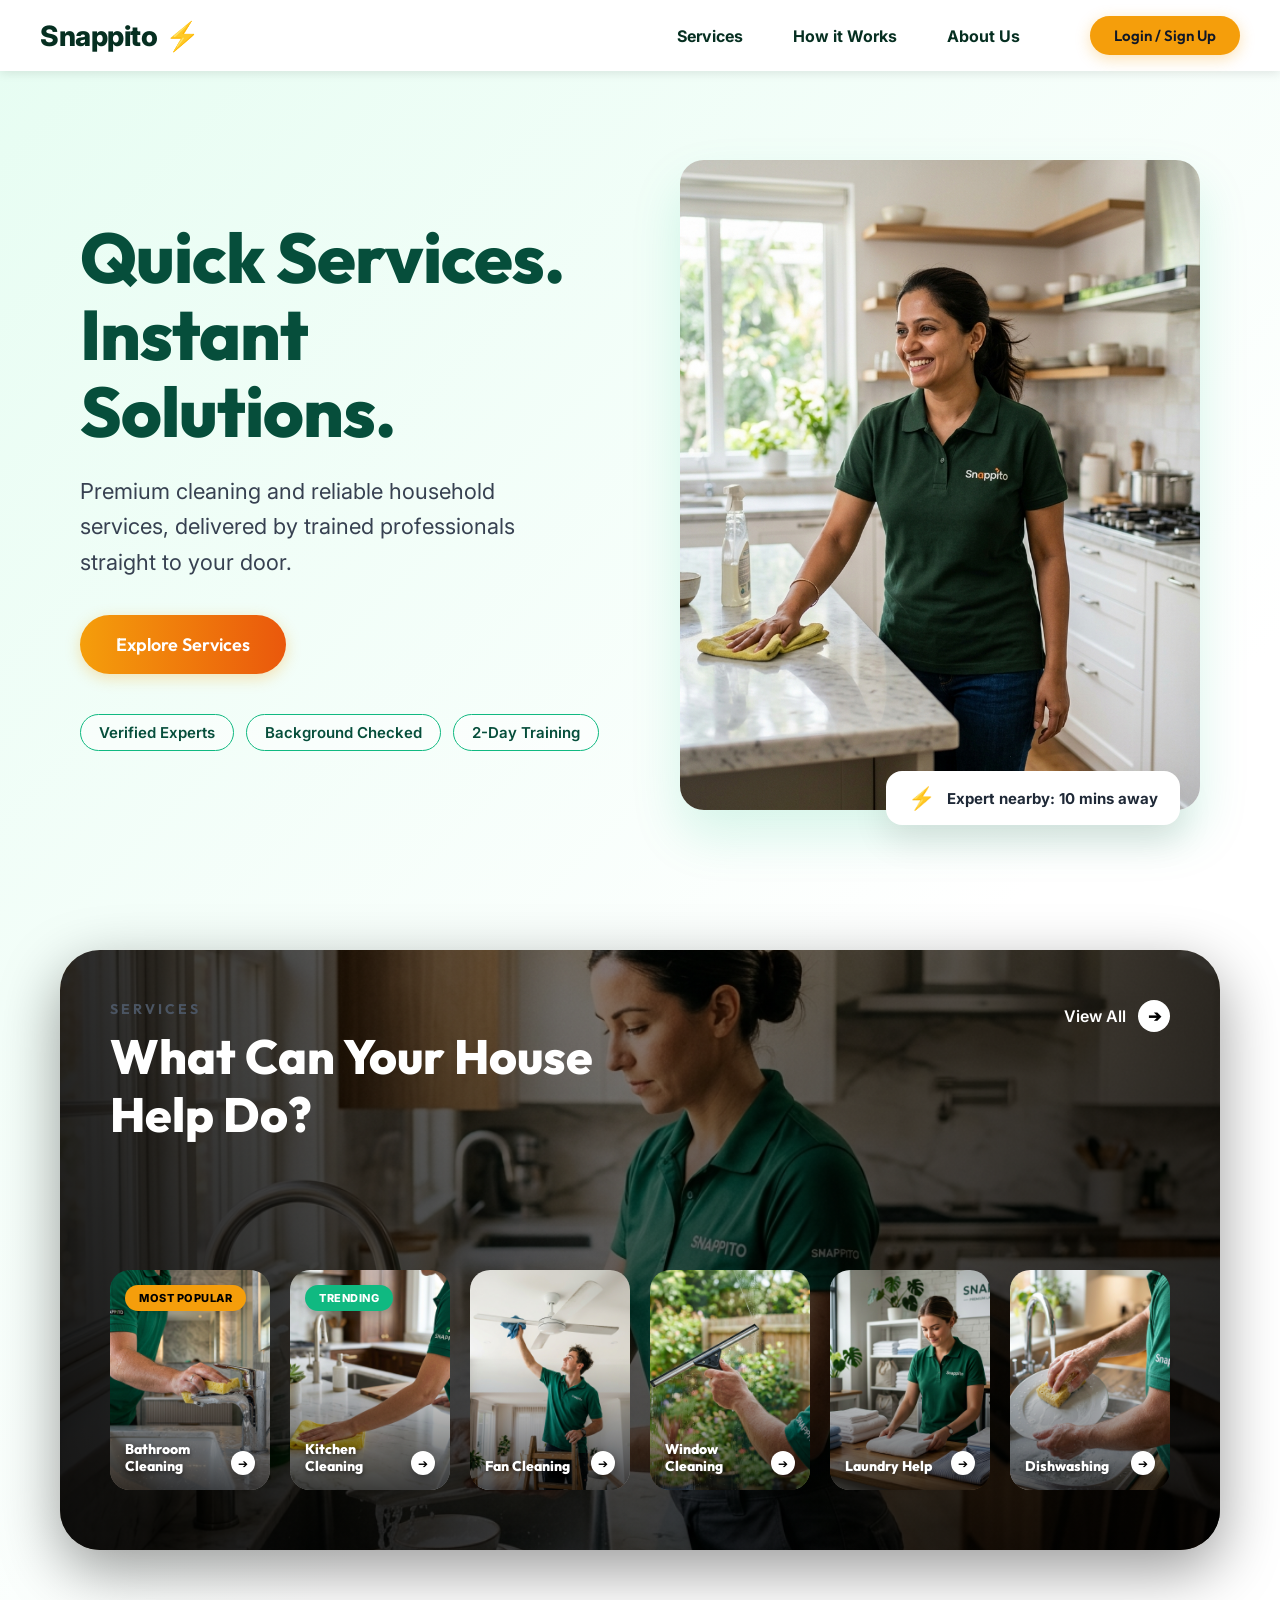
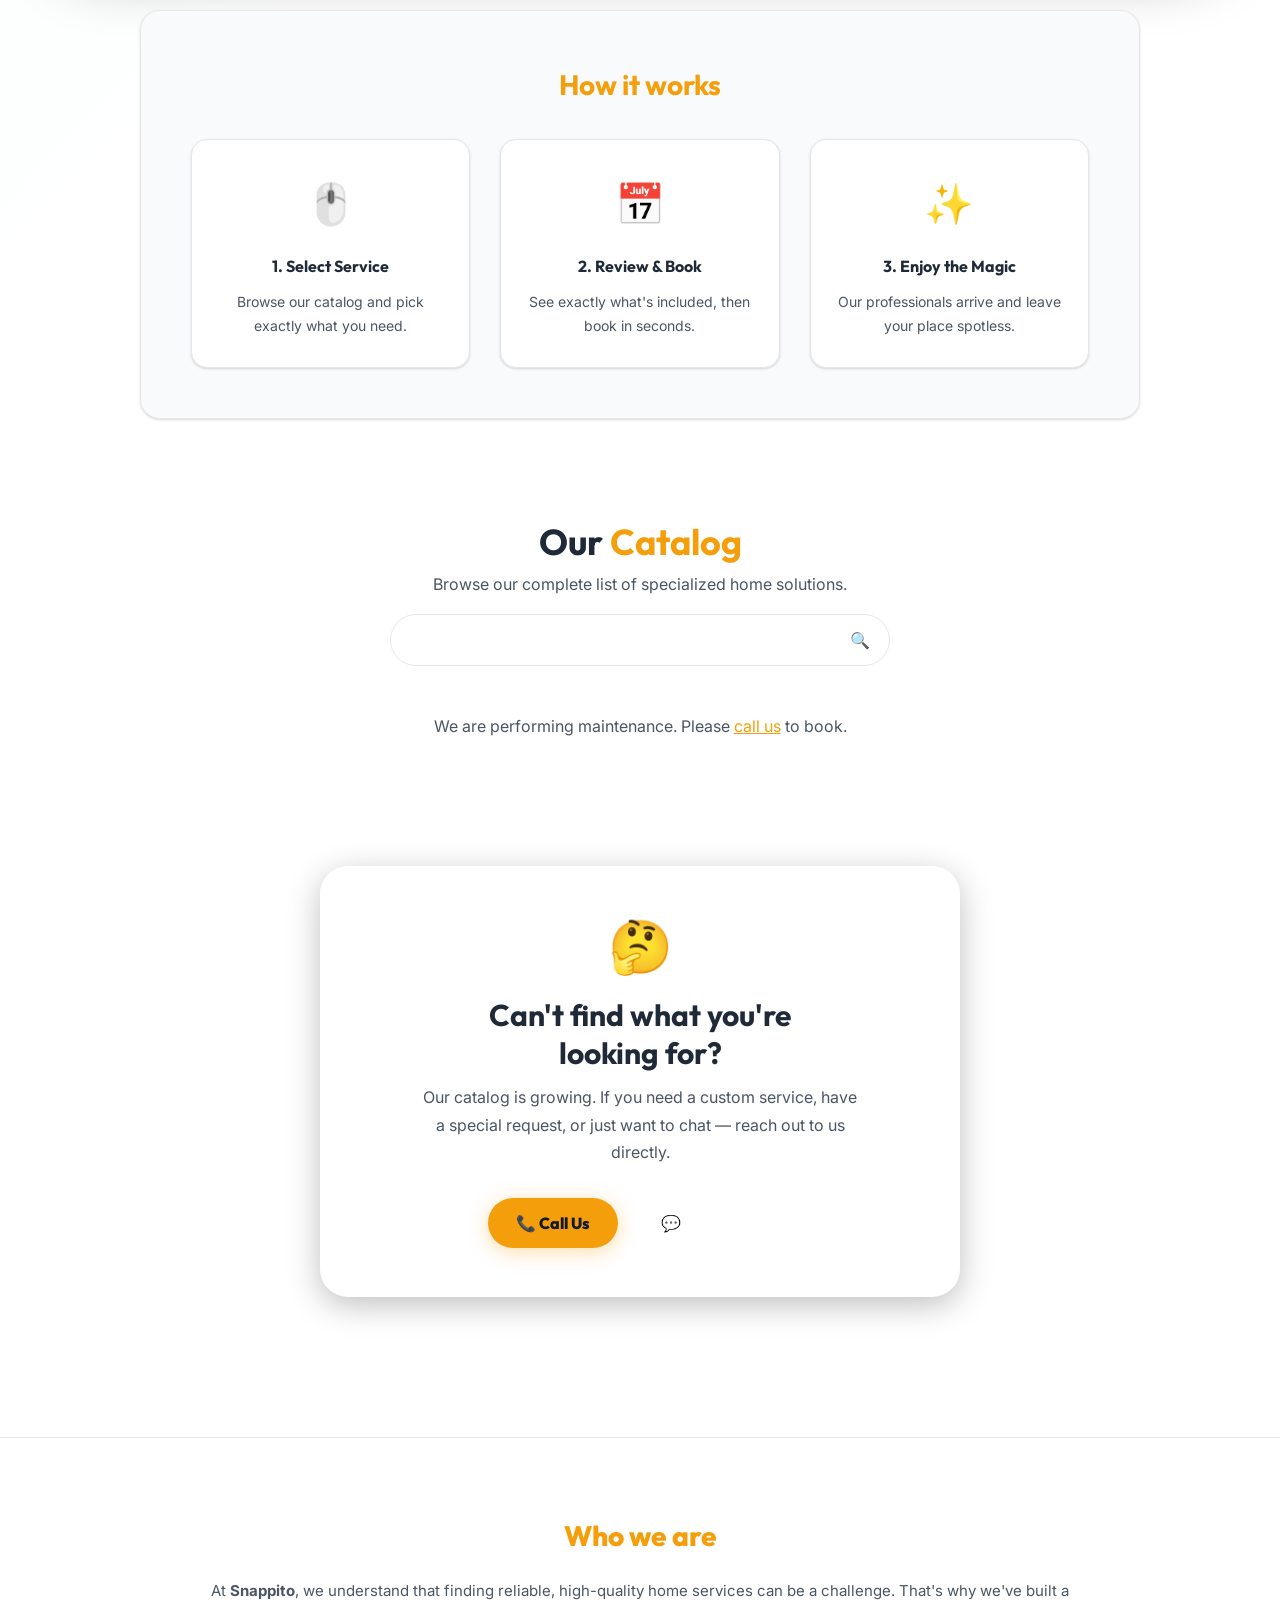
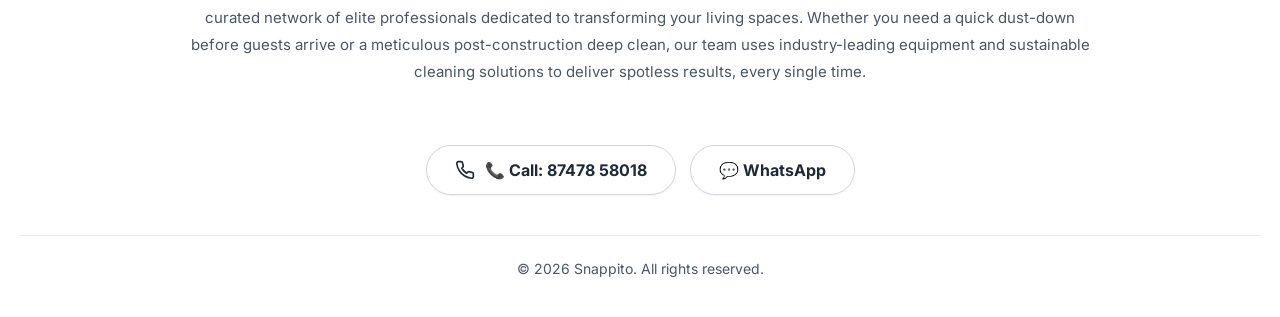
==== commit 79bd94f1: "feat: implement grounded hero UI redesign and local server fixes" ====
--- a/frontend/index.html
+++ b/frontend/index.html
@@ -56,11 +56,10 @@
     body {
       font-family: 'Inter', sans-serif;
       color: var(--text-main);
-      background-color: var(--bg-color);
+      background: linear-gradient(135deg, #e6fdf2 0%, #ffffff 40%, #ffffff 100%);
       min-height: 100vh;
       overflow-x: hidden;
       margin: 0;
-      transition: background 0.3s, color 0.3s;
     }
 
     h1, h2, h3, h4, h5, h6 {
@@ -152,25 +151,88 @@
 
     /* Hero Section */
     header.hero {
-      text-align: center;
-      padding: 180px 20px 120px;
-      max-width: 900px;
+      padding: 160px 40px 80px;
+      max-width: 1200px;
       margin: 0 auto;
+      display: flex;
+      align-items: center;
+      gap: 60px;
+    }
+
+    .hero-content {
+      flex: 1;
+      text-align: left;
     }
 
     .hero h1 {
-      font-size: clamp(40px, 8vw, 64px);
+      font-size: clamp(44px, 6vw, 70px);
       line-height: 1.1;
       margin-bottom: 24px;
       color: #064e3b;
       font-weight: 800;
+      letter-spacing: -1px;
     }
 
     .hero p {
-      font-size: clamp(18px, 3vw, 22px);
+      font-size: clamp(18px, 2vw, 22px);
       color: #374151;
-      margin-bottom: 40px;
+      margin-bottom: 35px;
       font-weight: 400;
+      max-width: 90%;
+      line-height: 1.6;
+    }
+
+    .hero-features {
+      display: flex;
+      gap: 12px;
+      margin-top: 40px;
+      flex-wrap: wrap;
+    }
+
+    .hero-feature {
+      padding: 8px 18px;
+      border: 1px solid #10b981;
+      border-radius: 50px;
+      color: #064e3b;
+      font-size: 15px;
+      font-weight: 600;
+      background: rgba(255,255,255,0.5);
+    }
+
+    .hero-image-container {
+      flex: 1;
+      position: relative;
+      display: flex;
+      justify-content: flex-end;
+    }
+    
+    .hero-image {
+      width: 100%;
+      max-width: 520px;
+      border-radius: 24px;
+      box-shadow: 0 25px 50px rgba(16, 185, 129, 0.15);
+      object-fit: cover;
+      aspect-ratio: 4/5;
+    }
+
+    .hero-floating-card {
+      position: absolute;
+      bottom: -15px;
+      right: 20px;
+      background: white;
+      padding: 14px 22px;
+      border-radius: 16px;
+      box-shadow: 0 15px 35px rgba(0,0,0,0.1);
+      display: flex;
+      align-items: center;
+      gap: 12px;
+      font-size: 15px;
+      font-weight: 700;
+      color: #1F2937;
+    }
+    .hero-floating-card .amber-icon {
+      color: #f59e0b;
+      font-size: 22px;
     }
 
     .container {
@@ -873,19 +935,33 @@
 
 <nav id="navbar">
   <div class="nav-container" style="display:flex; justify-content:space-between; align-items:center; width:100%;">
-    <a href="/" class="logo">Snappito<span>⚡</span></a>
+    <a href="index.html" class="logo">Snappito<span>⚡</span></a>
     <div class="nav-links">
       <a href="#services" class="nav-link">Services</a>
       <a href="#how-it-works" class="nav-link">How it Works</a>
-      <button id="theme-toggle" class="btn" style="background: rgba(255,255,255,0.1); padding: 8px 12px; font-size: 18px;">🌙</button>
+      <a href="#about" class="nav-link" style="margin-right: 20px;">About Us</a>
+      <a href="login.html" class="btn" style="padding: 10px 24px; font-size: 15px;">Login / Sign Up</a>
     </div>
   </div>
 </nav>
 
 <header class="hero">
-  <h1>Quick Services.<br>Instant Solutions.</h1>
-  <p>Your one-stop destination for premium cleaning and household services. Experience hassle-free booking and immaculate results.</p>
-  <a href="#services" class="btn" style="padding: 18px 36px; font-size: 18px;">Explore Services</a>
+  <div class="hero-content">
+    <h1>Quick Services.<br>Instant Solutions.</h1>
+    <p>Premium cleaning and reliable household services, delivered by trained professionals straight to your door.</p>
+    <a href="#services" class="btn" style="padding: 18px 36px; font-size: 18px; background: linear-gradient(90deg, #f59e0b, #ea580c); color: white; border-radius: 50px;">Explore Services</a>
+    <div class="hero-features">
+      <div class="hero-feature">Verified Experts</div>
+      <div class="hero-feature">Background Checked</div>
+      <div class="hero-feature">2-Day Training</div>
+    </div>
+  </div>
+  <div class="hero-image-container">
+    <img src="assets/hero_expert.png" alt="Snappito Professional" class="hero-image">
+    <div class="hero-floating-card">
+      <span class="amber-icon">⚡</span> Expert nearby: 10 mins away
+    </div>
+  </div>
 </header>
 
 <main class="container">
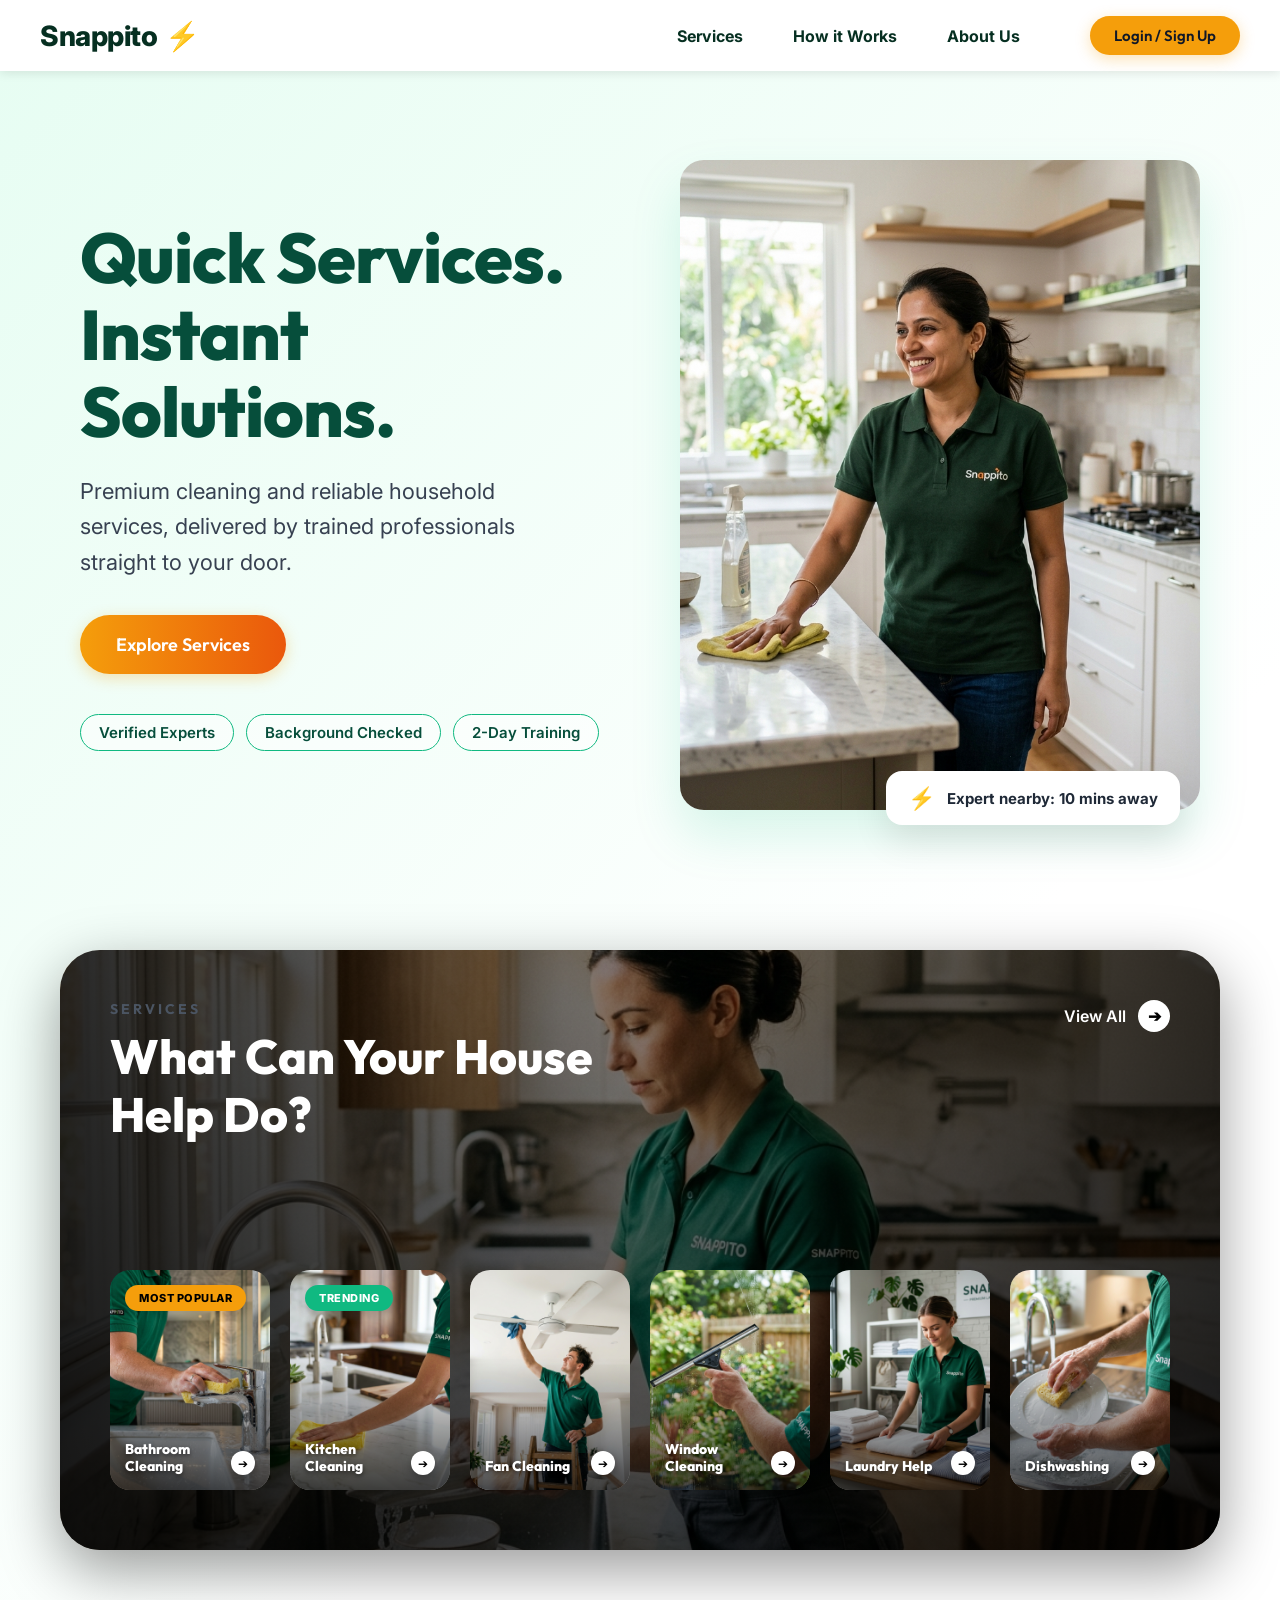
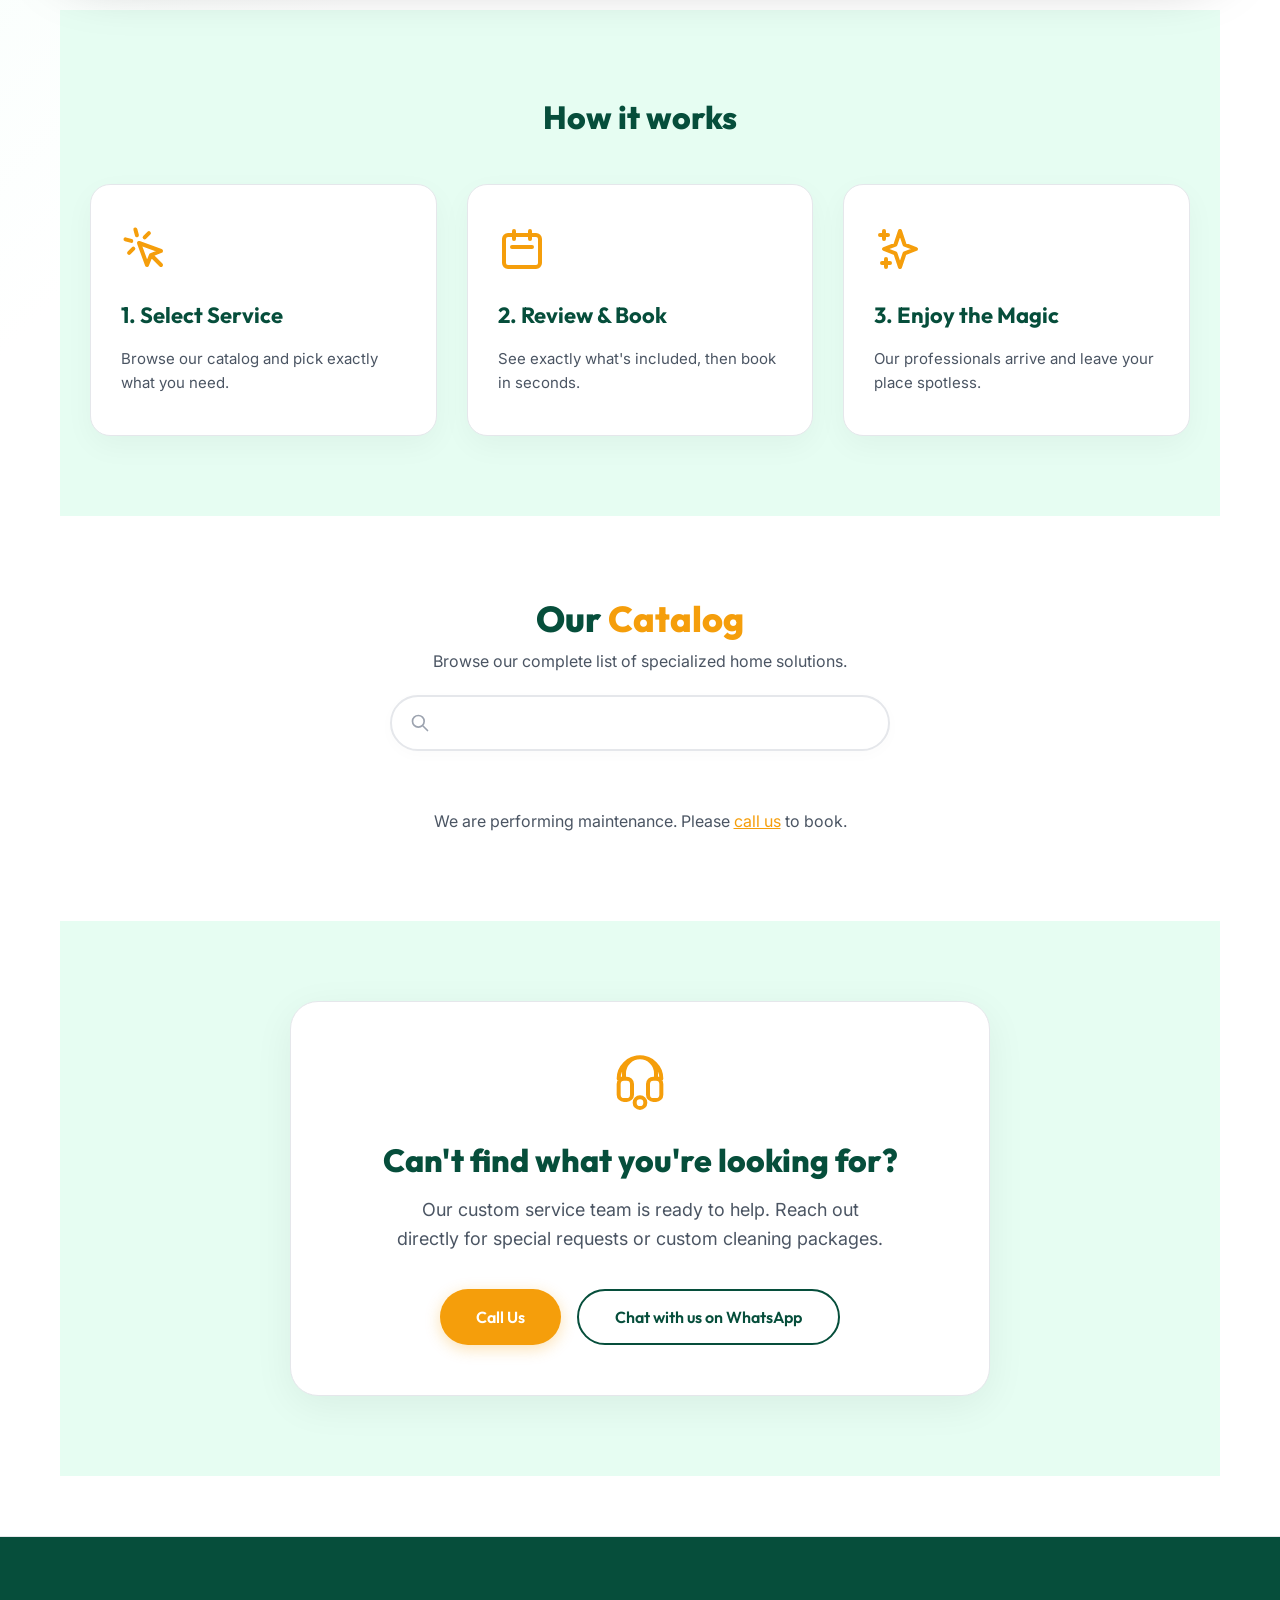
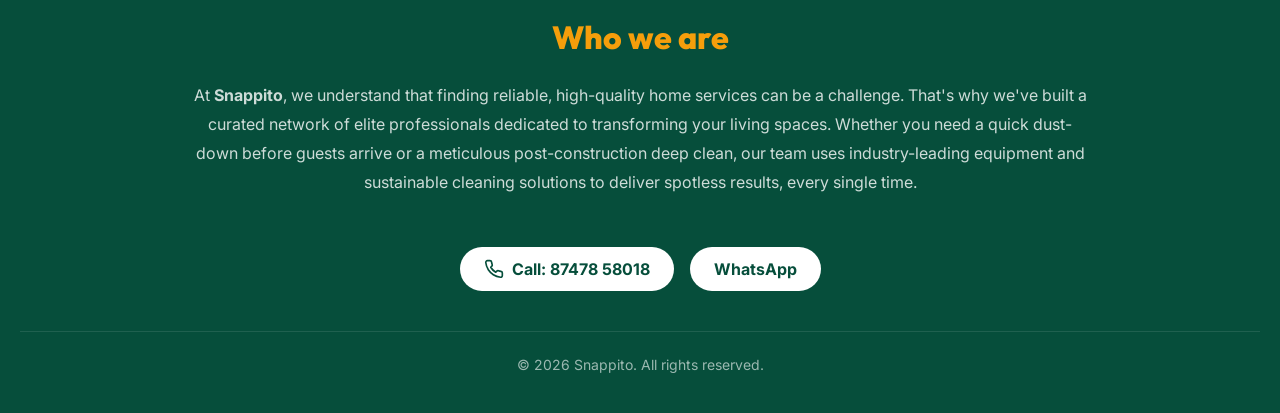
==== commit 55fc3792: "feat: redesign section striping, SVGs, footer, and search UI" ====
--- a/frontend/index.html
+++ b/frontend/index.html
@@ -250,45 +250,54 @@
 
     /* Info Sections (About & How it works) */
     .info-section {
-      background: var(--card-bg);
-      backdrop-filter: blur(16px);
-      border: 1px solid var(--glass-border);
-      border-radius: 20px;
-      padding: 50px;
-      margin: 0 auto 80px;
-      max-width: 1000px;
-      box-shadow: var(--glass-shadow);
+      padding: 80px 20px;
       line-height: 1.7;
       scroll-margin-top: 90px;
-      transition: background 0.3s, border-color 0.3s;
+      text-align: center;
     }
     
     .info-section h3 {
-      font-size: 28px;
-      margin-bottom: 20px;
-      color: var(--secondary);
+      font-size: 32px;
+      margin-bottom: 40px;
+      color: #064e3b;
+      font-weight: 800;
     }
     
     .steps-grid {
       display: grid;
-      grid-template-columns: repeat(auto-fit, minmax(200px, 1fr));
+      grid-template-columns: repeat(auto-fit, minmax(280px, 1fr));
       gap: 30px;
-      margin-top: 30px;
+      max-width: 1100px;
+      margin: 0 auto;
     }
     
     .step-card {
-      text-align: center;
-      padding: 30px 20px;
-      background: var(--bg-color);
-      border-radius: var(--radius-lg);
-      border: 1px solid var(--glass-border);
-      box-shadow: var(--glass-shadow);
-      transition: background 0.3s;
+      text-align: left;
+      padding: 40px 30px;
+      background: #ffffff;
+      border-radius: 20px;
+      border: 1px solid #e5e7eb;
+      box-shadow: 0 10px 30px rgba(0,0,0,0.04);
+      transition: transform 0.3s, box-shadow 0.3s;
+    }
+    
+    .step-card:hover {
+      transform: translateY(-5px);
+      box-shadow: 0 15px 40px rgba(0,0,0,0.08);
     }
     
     .step-card .icon {
-      font-size: 40px;
-      margin-bottom: 15px;
+      width: 48px;
+      height: 48px;
+      margin-bottom: 24px;
+      color: var(--secondary);
+      display: flex;
+    }
+    
+    .step-card h4 {
+      font-size: 22px;
+      color: #064e3b;
+      margin-bottom: 12px;
     }
 
     /* Categories & Cards */
@@ -857,24 +866,26 @@
     }
 
     .catalog-cat-header {
-      width: 100%; background: var(--glass-bg);
-      backdrop-filter: blur(16px);
-      border: 1px solid var(--glass-border);
+      width: 100%;
+      background: #ffffff;
+      border: 1px solid #e5e7eb;
       border-radius: 16px; padding: 18px 24px;
       display: flex; align-items: center; justify-content: space-between;
       cursor: pointer; gap: 16px;
-      transition: background 0.25s, transform 0.2s;
-      box-shadow: 0 4px 16px rgba(0,0,0,0.15);
+      transition: background 0.25s, transform 0.2s, box-shadow 0.2s;
+      box-shadow: 0 4px 15px rgba(0,0,0,0.02);
     }
     .catalog-cat-header:hover {
-      background: rgba(255,255,255,0.13);
+      background: #f9fafb;
       transform: translateY(-1px);
+      box-shadow: 0 6px 20px rgba(0,0,0,0.06);
     }
 
     .cch-name {
       font-family: 'Outfit', sans-serif;
       font-size: 19px; font-weight: 700;
       color: var(--text-main); text-align: left;
+      display: flex; align-items: center; gap: 12px;
     }
     .cch-meta { display: flex; align-items: center; gap: 10px; flex-shrink: 0; }
     .cch-count {
@@ -1028,37 +1039,49 @@
   </section>
 
   <!-- How it works Section -->
-  <section id="how-it-works" class="info-section scroll-anim">
-    <h3 style="text-align: center; margin-bottom: 30px;">How it works</h3>
+  <section id="how-it-works" class="info-section scroll-anim" style="background-color: #e6fdf2;">
+    <h3>How it works</h3>
     <div class="steps-grid">
       <div class="step-card">
-        <div class="icon">🖱️</div>
+        <div class="icon">
+          <svg xmlns="http://www.w3.org/2000/svg" fill="none" viewBox="0 0 24 24" stroke="currentColor" stroke-width="2">
+            <path stroke-linecap="round" stroke-linejoin="round" d="M15 15l-2 5L9 9l11 4-5 2zm0 0l5 5M7.188 2.239l.777 2.897M5.136 7.965l-2.898-.777M13.95 4.05l-2.122 2.122m-5.657 5.656l-2.12 2.122" />
+          </svg>
+        </div>
         <h4>1. Select Service</h4>
-        <p style="font-size: 14px; color: var(--text-muted); margin-top: 10px;">Browse our catalog and pick exactly what you need.</p>
+        <p style="font-size: 15px; color: var(--text-muted); margin-top: 10px; line-height: 1.6;">Browse our catalog and pick exactly what you need.</p>
       </div>
       <div class="step-card">
-        <div class="icon">📅</div>
+        <div class="icon">
+          <svg xmlns="http://www.w3.org/2000/svg" fill="none" viewBox="0 0 24 24" stroke="currentColor" stroke-width="2">
+            <path stroke-linecap="round" stroke-linejoin="round" d="M8 7V3m8 4V3m-9 8h10M5 21h14a2 2 0 002-2V7a2 2 0 00-2-2H5a2 2 0 00-2 2v12a2 2 0 002 2z" />
+          </svg>
+        </div>
         <h4>2. Review &amp; Book</h4>
-        <p style="font-size: 14px; color: var(--text-muted); margin-top: 10px;">See exactly what's included, then book in seconds.</p>
+        <p style="font-size: 15px; color: var(--text-muted); margin-top: 10px; line-height: 1.6;">See exactly what's included, then book in seconds.</p>
       </div>
       <div class="step-card">
-        <div class="icon">✨</div>
+        <div class="icon">
+          <svg xmlns="http://www.w3.org/2000/svg" fill="none" viewBox="0 0 24 24" stroke="currentColor" stroke-width="2">
+            <path stroke-linecap="round" stroke-linejoin="round" d="M5 3v4M3 5h4M6 17v4m-2-2h4m5-16l2.286 6.857L21 12l-5.714 2.143L13 21l-2.286-6.857L5 12l5.714-2.143L13 3z" />
+          </svg>
+        </div>
         <h4>3. Enjoy the Magic</h4>
-        <p style="font-size: 14px; color: var(--text-muted); margin-top: 10px;">Our professionals arrive and leave your place spotless.</p>
+        <p style="font-size: 15px; color: var(--text-muted); margin-top: 10px; line-height: 1.6;">Our professionals arrive and leave your place spotless.</p>
       </div>
     </div>
   </section>
 
   <!-- Full Services Catalog -->
-  <section id="full-services" style="padding: 20px 20px 80px; scroll-margin-top: 90px;">
-    <div style="text-align: center; margin-bottom: 20px;">
-      <h2 style="font-family: 'Outfit'; font-size: 36px;">Our <span style="color: var(--secondary)">Catalog</span></h2>
-      <p style="color: var(--text-muted); max-width: 600px; margin: 10px auto;">Browse our complete list of specialized home solutions.</p>
+  <section id="full-services" style="padding: 80px 20px; background-color: #ffffff; scroll-margin-top: 90px;">
+    <div style="text-align: center; margin-bottom: 24px;">
+      <h2 style="font-family: 'Outfit'; font-size: 36px; color: #064e3b; font-weight: 800;">Our <span style="color: var(--secondary)">Catalog</span></h2>
+      <p style="color: var(--text-muted); max-width: 600px; margin: 10px auto; font-size: 16px;">Browse our complete list of specialized home solutions.</p>
     </div>
-    <div style="max-width: 500px; margin: 0 auto 40px; position: relative;">
+    <div style="max-width: 500px; margin: 0 auto 50px; position: relative;">
       <input type="text" id="service-search" placeholder="Search for a service..."
-             style="width: 100%; padding: 15px 45px 15px 20px; border-radius: 50px; background: var(--glass-bg); border: 1px solid var(--glass-border); color: var(--text-main); font-size: 16px; backdrop-filter: blur(10px);">
-      <span style="position: absolute; right: 20px; top: 50%; transform: translateY(-50%); color: var(--text-muted);">🔍</span>
+             style="width: 100%; padding: 16px 20px 16px 50px; border-radius: 50px; background: #ffffff; border: 2px solid #e5e7eb; color: var(--text-main); font-size: 16px; outline: none; transition: border-color 0.3s; box-shadow: 0 4px 15px rgba(0,0,0,0.02);" onfocus="this.style.borderColor='#064e3b'" onblur="this.style.borderColor='#e5e7eb'">
+      <svg style="position: absolute; left: 20px; top: 50%; transform: translateY(-50%); color: #9ca3af;" xmlns="http://www.w3.org/2000/svg" width="20" height="20" fill="none" viewBox="0 0 24 24" stroke="currentColor" stroke-width="2"><path stroke-linecap="round" stroke-linejoin="round" d="M21 21l-6-6m2-5a7 7 0 11-14 0 7 7 0 0114 0z" /></svg>
     </div>
     <div class="grid" id="services-grid">
       <p style="color: var(--text-muted); grid-column: 1 / -1; text-align: center;">Loading all services...</p>
@@ -1066,17 +1089,22 @@
   </section>
 
   <!-- Can't find what you're looking for? CTA -->
-  <section id="help-cta" class="scroll-anim" style="padding: 40px 20px 80px;">
-    <div style="max-width: 640px; margin: 0 auto; background: rgba(255,255,255,0.08); backdrop-filter: blur(18px); border: 1px solid rgba(255,255,255,0.16); border-radius: 28px; padding: 48px 40px; text-align: center; box-shadow: 0 8px 32px rgba(0,0,0,0.25);">
-      <div style="font-size: 52px; margin-bottom: 18px;">🤔</div>
-      <h2 style="font-size: 30px; margin-bottom: 12px;">Can't find what you're<br>looking for?</h2>
-      <p style="color: var(--text-muted); font-size: 16px; line-height: 1.7; max-width: 440px; margin: 0 auto 32px;">Our catalog is growing. If you need a custom service, have a special request, or just want to chat — reach out to us directly.</p>
-      <div style="display: flex; gap: 14px; justify-content: center; flex-wrap: wrap;">
-        <a href="tel:8747858018" style="display: inline-flex; align-items: center; gap: 10px; padding: 14px 28px; background: var(--secondary); color: #111827; font-family: 'Outfit', sans-serif; font-size: 16px; font-weight: 800; border-radius: 50px; text-decoration: none; box-shadow: 0 4px 20px rgba(245,158,11,0.35); transition: all 0.3s;" onmouseover="this.style.transform='translateY(-2px)'" onmouseout="this.style.transform='none'">
-          📞 Call Us
+  <section id="help-cta" class="scroll-anim" style="padding: 80px 20px; background-color: #e6fdf2;">
+    <div style="max-width: 700px; margin: 0 auto; background: #ffffff; border-radius: 28px; padding: 50px; text-align: center; box-shadow: 0 10px 40px rgba(0,0,0,0.06); border: 1px solid #e5e7eb;">
+      <div style="margin-bottom: 24px; color: var(--secondary); display: flex; justify-content: center;">
+        <svg xmlns="http://www.w3.org/2000/svg" width="64" height="64" fill="none" viewBox="0 0 24 24" stroke="currentColor" stroke-width="1.5">
+          <path stroke-linecap="round" stroke-linejoin="round" d="M18 10V8a6 6 0 10-12 0v2a2 2 0 00-2 2v4a2 2 0 002 2h1a2 2 0 002-2v-4a2 2 0 00-2-2H4c0-4.418 3.582-8 8-8s8 3.582 8 8h-3a2 2 0 00-2 2v4a2 2 0 002 2h1a2 2 0 002-2v-4a2 2 0 00-2-2z" />
+          <path stroke-linecap="round" stroke-linejoin="round" d="M12 21a2 2 0 100-4 2 2 0 000 4z" />
+        </svg>
+      </div>
+      <h2 style="font-size: 32px; margin-bottom: 16px; color: #064e3b; font-weight: 800;">Can't find what you're looking for?</h2>
+      <p style="color: var(--text-muted); font-size: 18px; line-height: 1.6; max-width: 500px; margin: 0 auto 36px;">Our custom service team is ready to help. Reach out directly for special requests or custom cleaning packages.</p>
+      <div style="display: flex; gap: 16px; justify-content: center; flex-wrap: wrap;">
+        <a href="tel:8747858018" class="btn" style="padding: 16px 36px; background: var(--secondary); color: white; font-size: 16px; border-radius: 50px;">
+          Call Us
         </a>
-        <a href="https://wa.me/918747858018" target="_blank" style="display: inline-flex; align-items: center; gap: 10px; padding: 14px 28px; background: rgba(255,255,255,0.1); color: white; font-family: 'Outfit', sans-serif; font-size: 16px; font-weight: 700; border-radius: 50px; text-decoration: none; border: 1px solid rgba(255,255,255,0.2); transition: all 0.3s;" onmouseover="this.style.background='rgba(255,255,255,0.18)'" onmouseout="this.style.background='rgba(255,255,255,0.10)'">
-          💬 WhatsApp
+        <a href="https://wa.me/918747858018" target="_blank" class="btn" style="padding: 16px 36px; background: white; color: #064e3b; font-size: 16px; border-radius: 50px; border: 2px solid #064e3b; box-shadow: none;">
+          Chat with us on WhatsApp
         </a>
       </div>
     </div>
@@ -1084,23 +1112,23 @@
 
 </main>
 
-<footer id="contact">
+<footer id="contact" style="background-color: #064e3b; color: white; padding: 80px 20px 40px; text-align: center;">
   <!-- About Us Section (Integrated into Footer Area) -->
-  <div style="max-width: 900px; margin: 0 auto 60px; text-align: center;">
-    <h3 style="font-family: 'Outfit'; font-size: 28px; color: var(--secondary); margin-bottom: 24px; font-weight: 800;">Who we are</h3>
-    <p style="color: var(--text-muted); line-height: 1.8; font-size: 15px;">At <strong>Snappito</strong>, we understand that finding reliable, high-quality home services can be a challenge. That's why we've built a curated network of elite professionals dedicated to transforming your living spaces. Whether you need a quick dust-down before guests arrive or a meticulous post-construction deep clean, our team uses industry-leading equipment and sustainable cleaning solutions to deliver spotless results, every single time.</p>
+  <div style="max-width: 900px; margin: 0 auto 50px;">
+    <h3 style="font-family: 'Outfit'; font-size: 32px; color: var(--secondary); margin-bottom: 24px; font-weight: 800;">Who we are</h3>
+    <p style="color: rgba(255,255,255,0.8); line-height: 1.8; font-size: 16px;">At <strong>Snappito</strong>, we understand that finding reliable, high-quality home services can be a challenge. That's why we've built a curated network of elite professionals dedicated to transforming your living spaces. Whether you need a quick dust-down before guests arrive or a meticulous post-construction deep clean, our team uses industry-leading equipment and sustainable cleaning solutions to deliver spotless results, every single time.</p>
   </div>
 
-  <div style="display: flex; gap: 14px; justify-content: center; flex-wrap: wrap; margin-bottom: 20px;">
-    <a href="tel:8747858018" class="contact-bubble" style="text-decoration:none; color:inherit;">
+  <div style="display: flex; gap: 16px; justify-content: center; flex-wrap: wrap; margin-bottom: 40px;">
+    <a href="tel:8747858018" style="text-decoration:none; display: inline-flex; align-items: center; gap: 8px; background: #ffffff; color: #064e3b; padding: 12px 24px; border-radius: 50px; font-weight: 700; transition: box-shadow 0.3s;" onmouseover="this.style.boxShadow='0 4px 15px rgba(255,255,255,0.2)'" onmouseout="this.style.boxShadow='none'">
       <svg xmlns="http://www.w3.org/2000/svg" width="20" height="20" viewBox="0 0 24 24" fill="none" stroke="currentColor" stroke-width="2" stroke-linecap="round" stroke-linejoin="round"><path d="M22 16.92v3a2 2 0 0 1-2.18 2 19.79 19.79 0 0 1-8.63-3.07 19.5 19.5 0 0 1-6-6 19.79 19.79 0 0 1-3.07-8.67A2 2 0 0 1 4.11 2h3a2 2 0 0 1 2 1.72 12.84 12.84 0 0 0 .7 2.81 2 2 0 0 1-.45 2.11L8.09 9.91a16 16 0 0 0 6 6l1.27-1.27a2 2 0 0 1 2.11-.45 12.84 12.84 0 0 0 2.81.7A2 2 0 0 1 22 16.92z"></path></svg>
-      📞 Call: 87478 58018
+      Call: 87478 58018
     </a>
-    <a href="https://wa.me/918747858018" target="_blank" class="contact-bubble" style="text-decoration:none; color:inherit;">
-      💬 WhatsApp
+    <a href="https://wa.me/918747858018" target="_blank" style="text-decoration:none; display: inline-flex; align-items: center; gap: 8px; background: #ffffff; color: #064e3b; padding: 12px 24px; border-radius: 50px; font-weight: 700; transition: box-shadow 0.3s;" onmouseover="this.style.boxShadow='0 4px 15px rgba(255,255,255,0.2)'" onmouseout="this.style.boxShadow='none'">
+      WhatsApp
     </a>
   </div>
-  <p style="margin-top: 40px; padding-top: 24px; border-top: 1px solid #E5E7EB; color: var(--text-muted); font-size: 14px;">© 2026 Snappito. All rights reserved.</p>
+  <p style="margin-top: 40px; padding-top: 24px; border-top: 1px solid rgba(255,255,255,0.1); color: rgba(255,255,255,0.6); font-size: 14px;">© 2026 Snappito. All rights reserved.</p>
 </footer>
 
 <script src="config.js"></script>
@@ -1221,7 +1249,7 @@
         const listItems = cat.services.map(s => {
           const slug = toSlug(s.name);
           return `
-            <a class="catalog-service-link" href="/service-detail?service=${slug}">
+            <a class="catalog-service-link" href="service-detail.html?service=${slug}">
               <span class="csl-name">${s.name}</span>
               <span class="csl-right">
                 <span class="csl-price">&#8377;${s.base_price}</span>
@@ -1233,7 +1261,10 @@
         grid.innerHTML += `
           <div class="catalog-category" style="grid-column:1/-1;">
             <button class="catalog-cat-header" onclick="toggleCategory('${index}')" aria-expanded="false">
-              <span class="cch-name">${cat.name}</span>
+              <span class="cch-name">
+                <svg xmlns="http://www.w3.org/2000/svg" width="22" height="22" fill="none" viewBox="0 0 24 24" stroke="currentColor" style="color: #10b981"><path stroke-linecap="round" stroke-linejoin="round" stroke-width="2" d="M5 19a2 2 0 01-2-2V7a2 2 0 012-2h4l2 2h4a2 2 0 012 2v1M5 19h14a2 2 0 002-2v-5a2 2 0 00-2-2H9a2 2 0 00-2 2v5a2 2 0 01-2 2z" /></svg>
+                ${cat.name}
+              </span>
               <span class="cch-meta">
                 <span class="cch-count">${cat.services.length} services</span>
                 <span class="cch-chevron" id="cat-btn-${index}">▼ Expand</span>
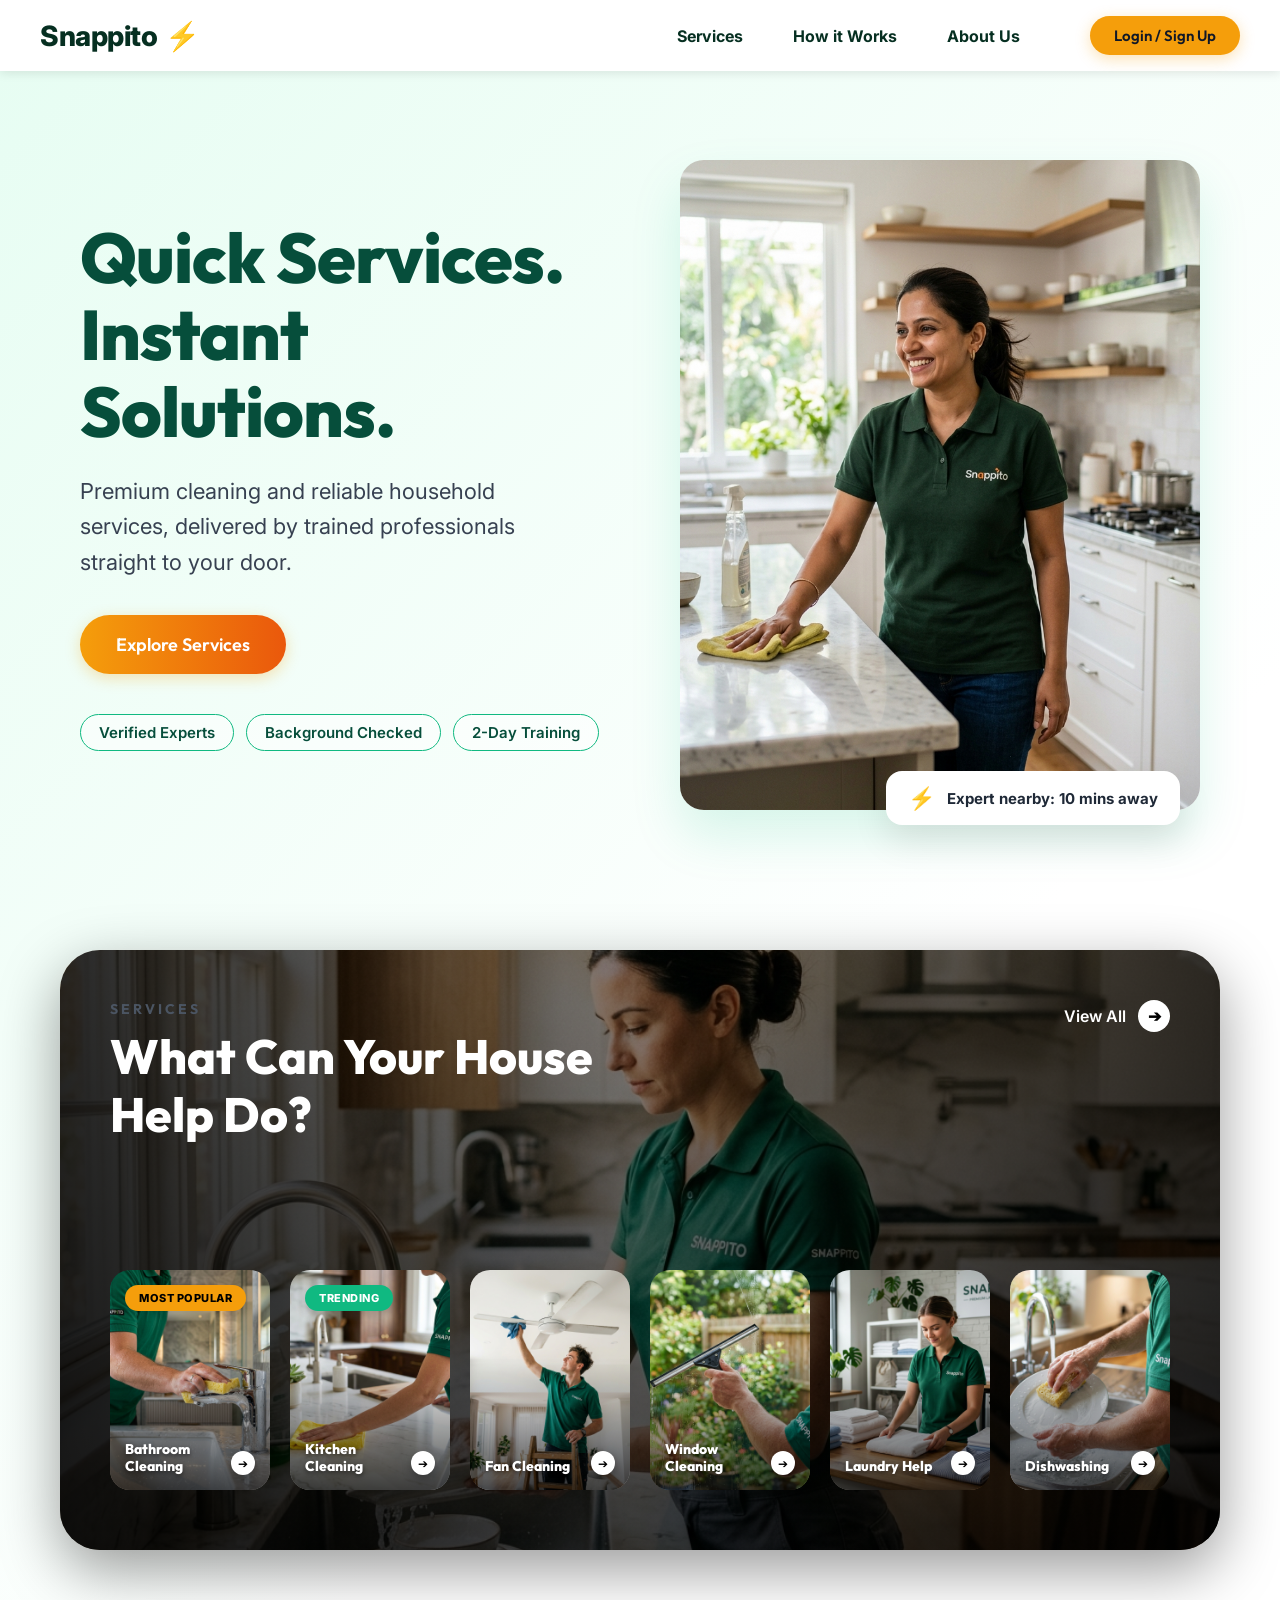
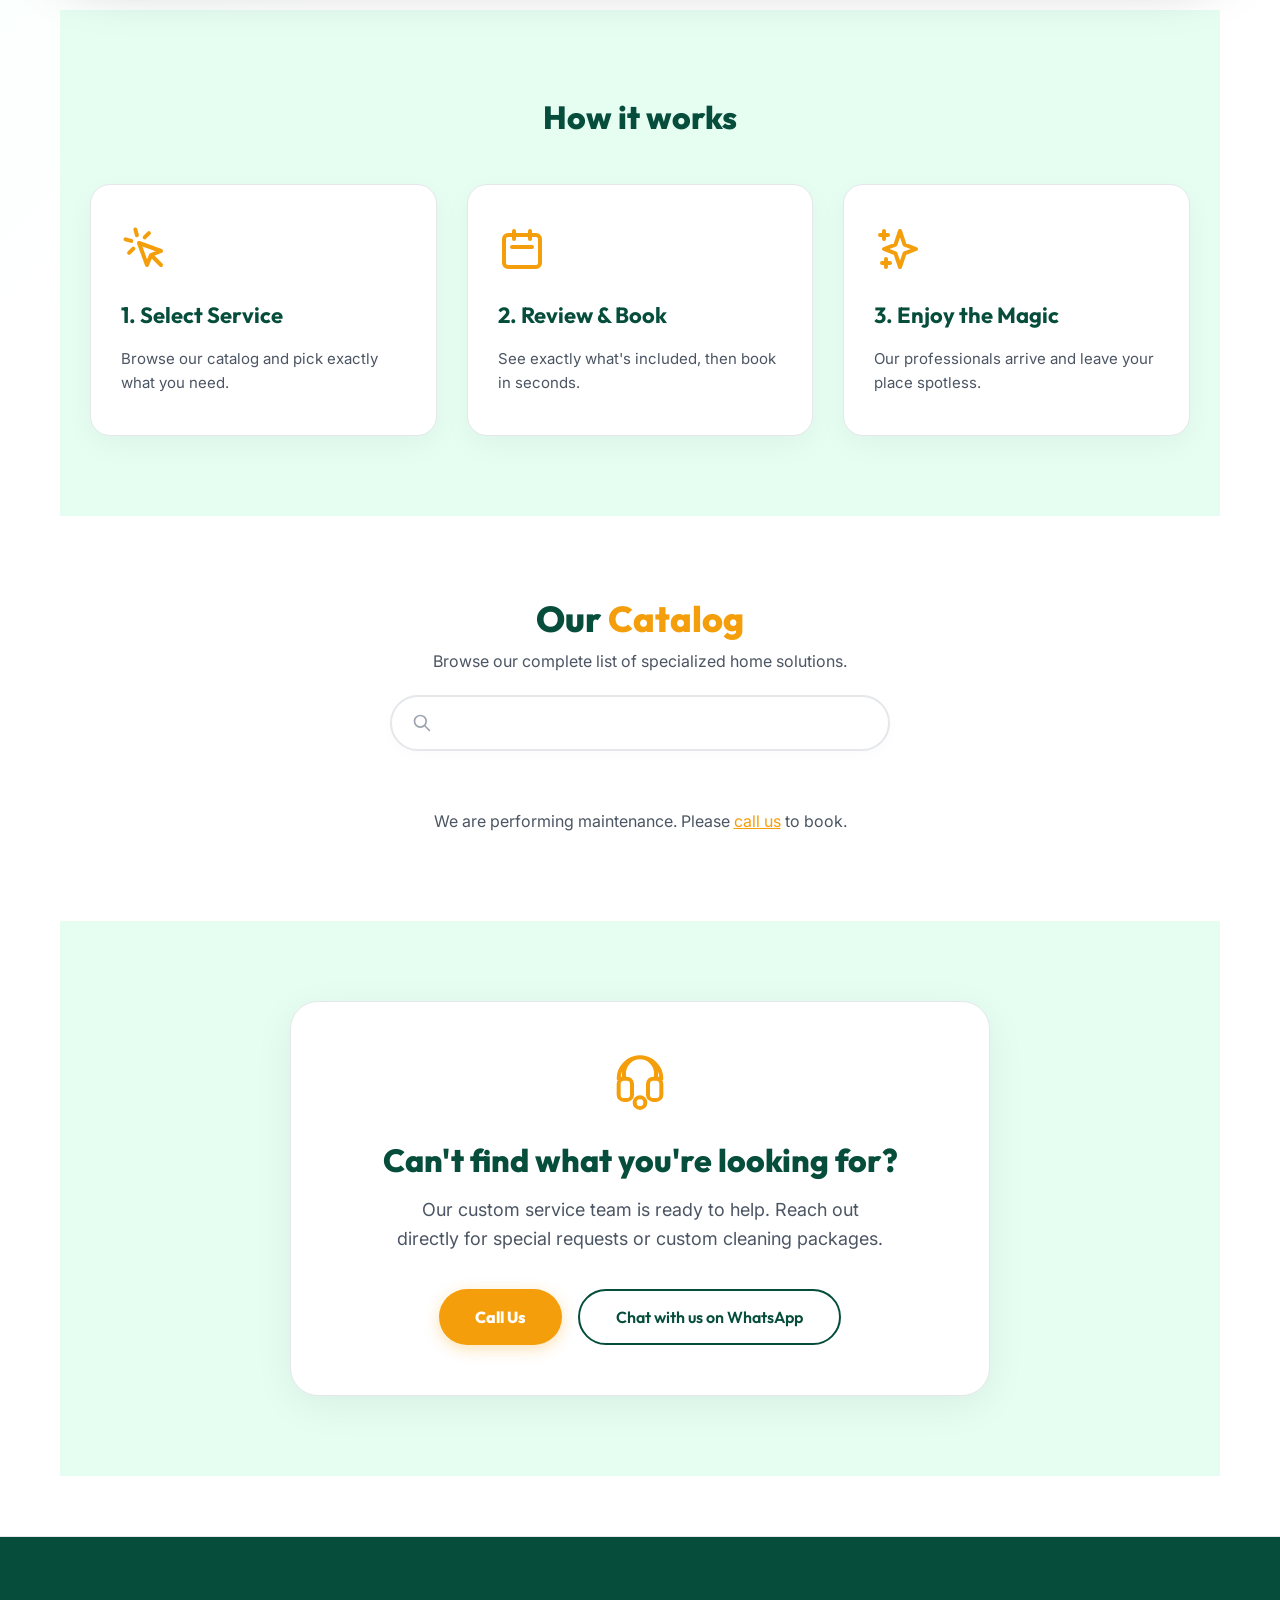
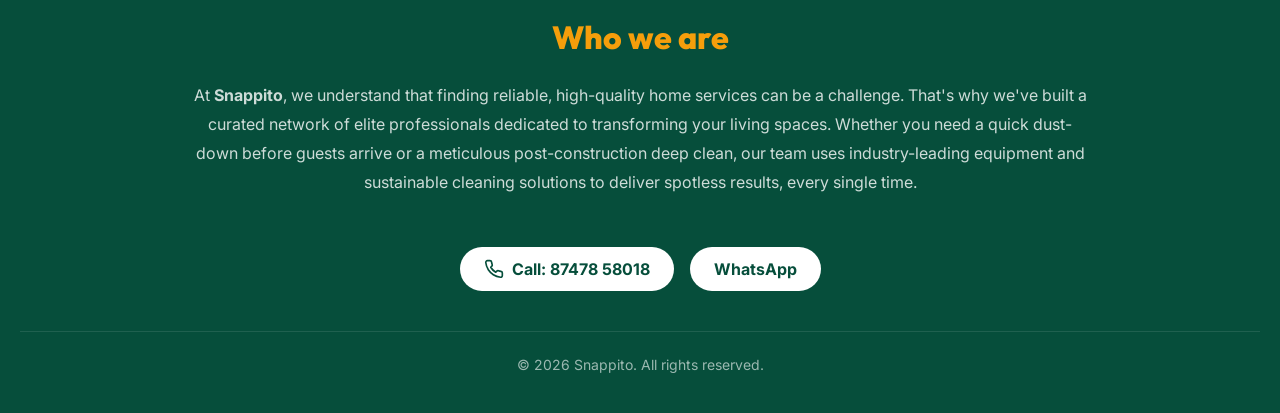
==== commit ea0a3971: "feat: refine service catalog layout, tiers, and detail page UI" ====
--- a/frontend/index.html
+++ b/frontend/index.html
@@ -915,11 +915,11 @@
       transition: background 0.2s, border-color 0.2s, transform 0.15s;
       gap: 12px;
     }
-    .catalog-service-link:hover {
-      background: rgba(16,185,129,0.12);
-      border-color: rgba(16,185,129,0.3);
-      transform: translateX(4px);
-    }
+     .catalog-service-link:hover {
+       background: rgba(16,185,129,0.08);
+       border-color: rgba(16,185,129,0.25);
+       transform: translateX(4px);
+     }
 
     .csl-name { font-size: 15px; font-weight: 500; flex: 1; }
     .csl-right { display: flex; align-items: center; gap: 10px; flex-shrink: 0; }
@@ -1074,18 +1074,20 @@
 
   <!-- Full Services Catalog -->
   <section id="full-services" style="padding: 80px 20px; background-color: #ffffff; scroll-margin-top: 90px;">
-    <div style="text-align: center; margin-bottom: 24px;">
-      <h2 style="font-family: 'Outfit'; font-size: 36px; color: #064e3b; font-weight: 800;">Our <span style="color: var(--secondary)">Catalog</span></h2>
-      <p style="color: var(--text-muted); max-width: 600px; margin: 10px auto; font-size: 16px;">Browse our complete list of specialized home solutions.</p>
-    </div>
-    <div style="max-width: 500px; margin: 0 auto 50px; position: relative;">
-      <input type="text" id="service-search" placeholder="Search for a service..."
-             style="width: 100%; padding: 16px 20px 16px 50px; border-radius: 50px; background: #ffffff; border: 2px solid #e5e7eb; color: var(--text-main); font-size: 16px; outline: none; transition: border-color 0.3s; box-shadow: 0 4px 15px rgba(0,0,0,0.02);" onfocus="this.style.borderColor='#064e3b'" onblur="this.style.borderColor='#e5e7eb'">
-      <svg style="position: absolute; left: 20px; top: 50%; transform: translateY(-50%); color: #9ca3af;" xmlns="http://www.w3.org/2000/svg" width="20" height="20" fill="none" viewBox="0 0 24 24" stroke="currentColor" stroke-width="2"><path stroke-linecap="round" stroke-linejoin="round" d="M21 21l-6-6m2-5a7 7 0 11-14 0 7 7 0 0114 0z" /></svg>
-    </div>
+    <div style="max-width: 800px; margin: 0 auto;">
+      <div style="text-align: center; margin-bottom: 24px;">
+        <h2 style="font-family: 'Outfit'; font-size: 36px; color: #064e3b; font-weight: 800;">Our <span style="color: var(--secondary)">Catalog</span></h2>
+        <p style="color: var(--text-muted); max-width: 600px; margin: 10px auto; font-size: 16px;">Browse our complete list of specialized home solutions.</p>
+      </div>
+      <div style="max-width: 500px; margin: 0 auto 50px; position: relative;">
+        <input type="text" id="service-search" placeholder="Search for a service..."
+               style="width: 100%; padding: 16px 20px 16px 54px; border-radius: 50px; background: #ffffff; border: 2px solid #e5e7eb; color: var(--text-main); font-size: 16px; outline: none; transition: border-color 0.3s; box-shadow: 0 4px 15px rgba(0,0,0,0.02);" onfocus="this.style.borderColor='#064e3b'" onblur="this.style.borderColor='#e5e7eb'">
+        <svg style="position: absolute; left: 22px; top: 50%; transform: translateY(-50%); color: #9ca3af;" xmlns="http://www.w3.org/2000/svg" width="20" height="20" fill="none" viewBox="0 0 24 24" stroke="currentColor" stroke-width="2"><path stroke-linecap="round" stroke-linejoin="round" d="M21 21l-6-6m2-5a7 7 0 11-14 0 7 7 0 0114 0z" /></svg>
+      </div>
     <div class="grid" id="services-grid">
       <p style="color: var(--text-muted); grid-column: 1 / -1; text-align: center;">Loading all services...</p>
     </div>
+  </div>
   </section>
 
   <!-- Can't find what you're looking for? CTA -->
@@ -1100,7 +1102,7 @@
       <h2 style="font-size: 32px; margin-bottom: 16px; color: #064e3b; font-weight: 800;">Can't find what you're looking for?</h2>
       <p style="color: var(--text-muted); font-size: 18px; line-height: 1.6; max-width: 500px; margin: 0 auto 36px;">Our custom service team is ready to help. Reach out directly for special requests or custom cleaning packages.</p>
       <div style="display: flex; gap: 16px; justify-content: center; flex-wrap: wrap;">
-        <a href="tel:8747858018" class="btn" style="padding: 16px 36px; background: var(--secondary); color: white; font-size: 16px; border-radius: 50px;">
+        <a href="tel:8747858018" class="btn" style="padding: 16px 36px; background: var(--secondary); color: white; font-size: 16px; border-radius: 50px; border: none; font-weight: 800;">
           Call Us
         </a>
         <a href="https://wa.me/918747858018" target="_blank" class="btn" style="padding: 16px 36px; background: white; color: #064e3b; font-size: 16px; border-radius: 50px; border: 2px solid #064e3b; box-shadow: none;">
@@ -1250,10 +1252,13 @@
           const slug = toSlug(s.name);
           return `
             <a class="catalog-service-link" href="service-detail.html?service=${slug}">
-              <span class="csl-name">${s.name}</span>
+              <span class="csl-name" style="display:flex; align-items:center; gap:10px;">
+                <svg xmlns="http://www.w3.org/2000/svg" width="16" height="16" fill="none" viewBox="0 0 24 24" stroke="currentColor" stroke-width="2.5" style="color: #064e3b;"><path stroke-linecap="round" stroke-linejoin="round" d="M5 13l4 4L19 7" /></svg>
+                ${s.name}
+              </span>
               <span class="csl-right">
-                <span class="csl-price">&#8377;${s.base_price}</span>
-                <span class="csl-arrow">→</span>
+                <span class="csl-price">Starts at &#8377;${s.base_price}</span>
+                <span class="csl-arrow" style="font-weight: 800; font-size: 18px;">&rsaquo;</span>
               </span>
             </a>`;
         }).join('');
